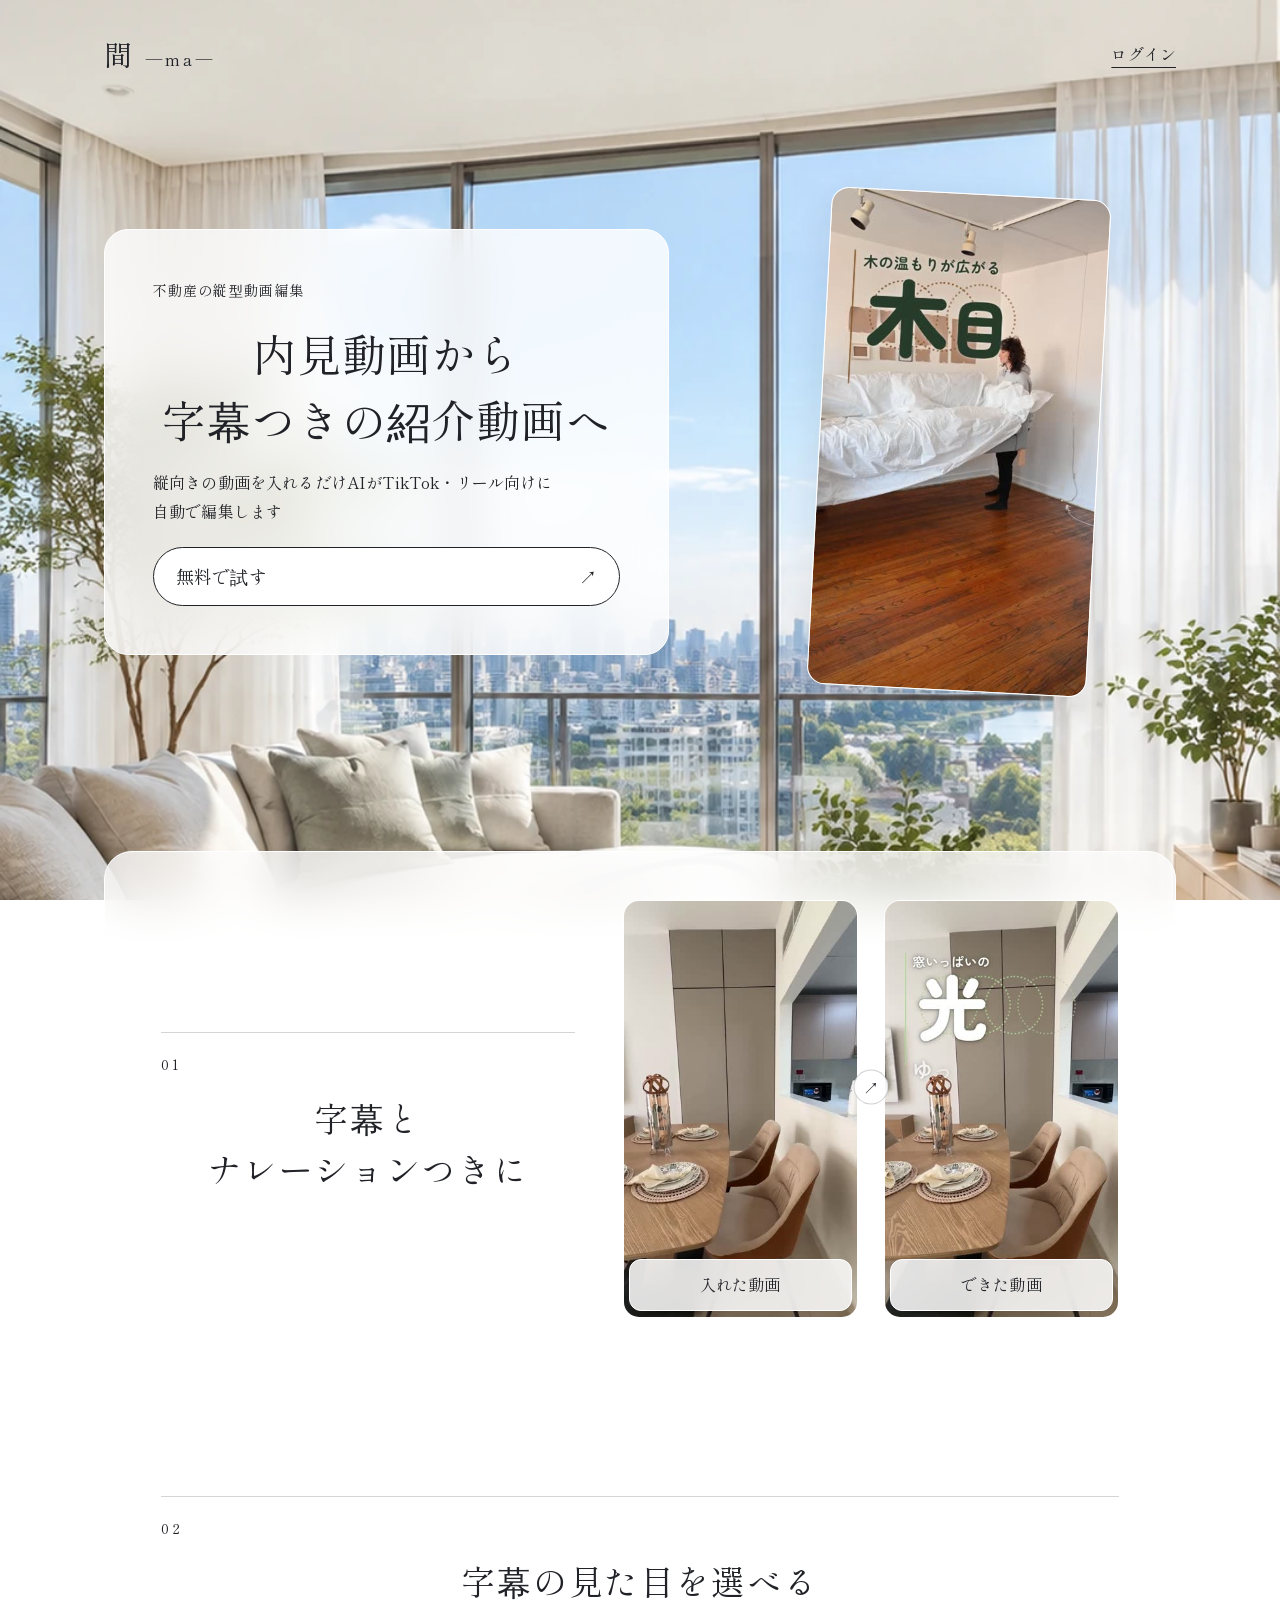
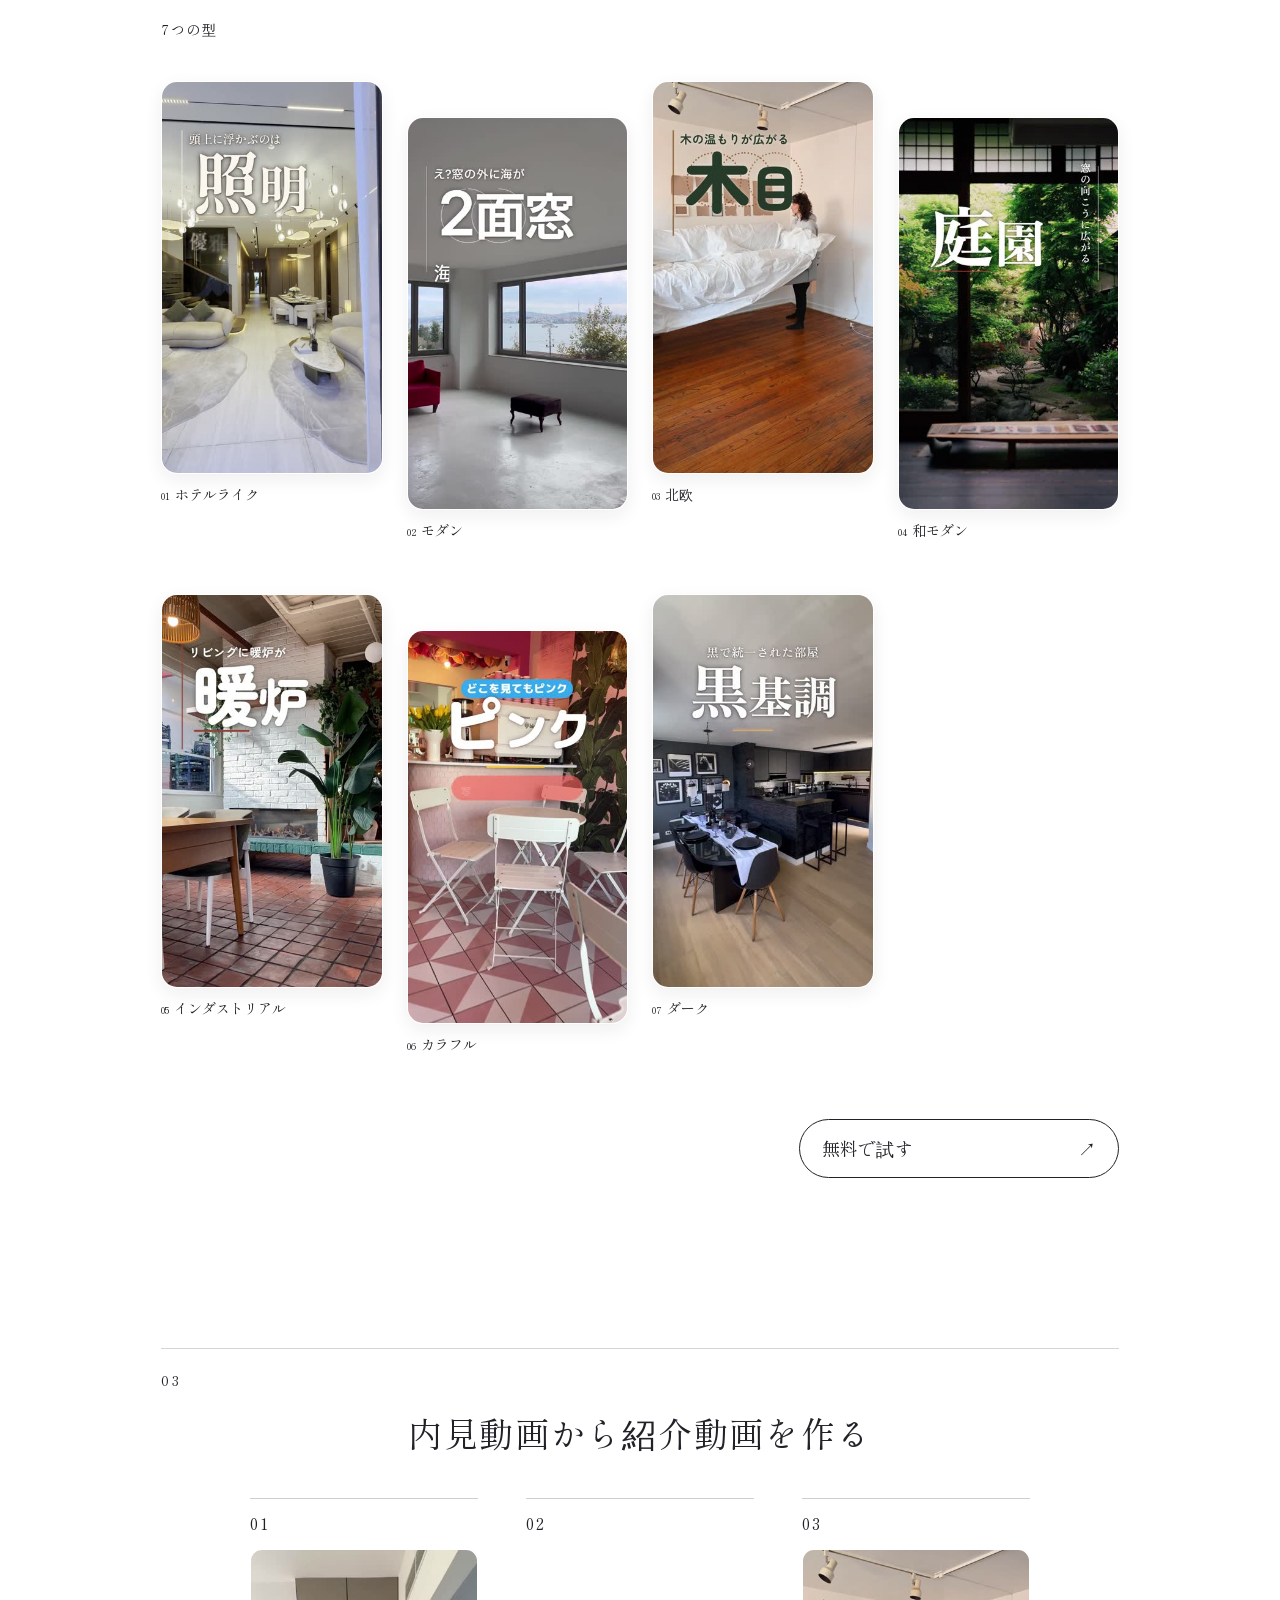
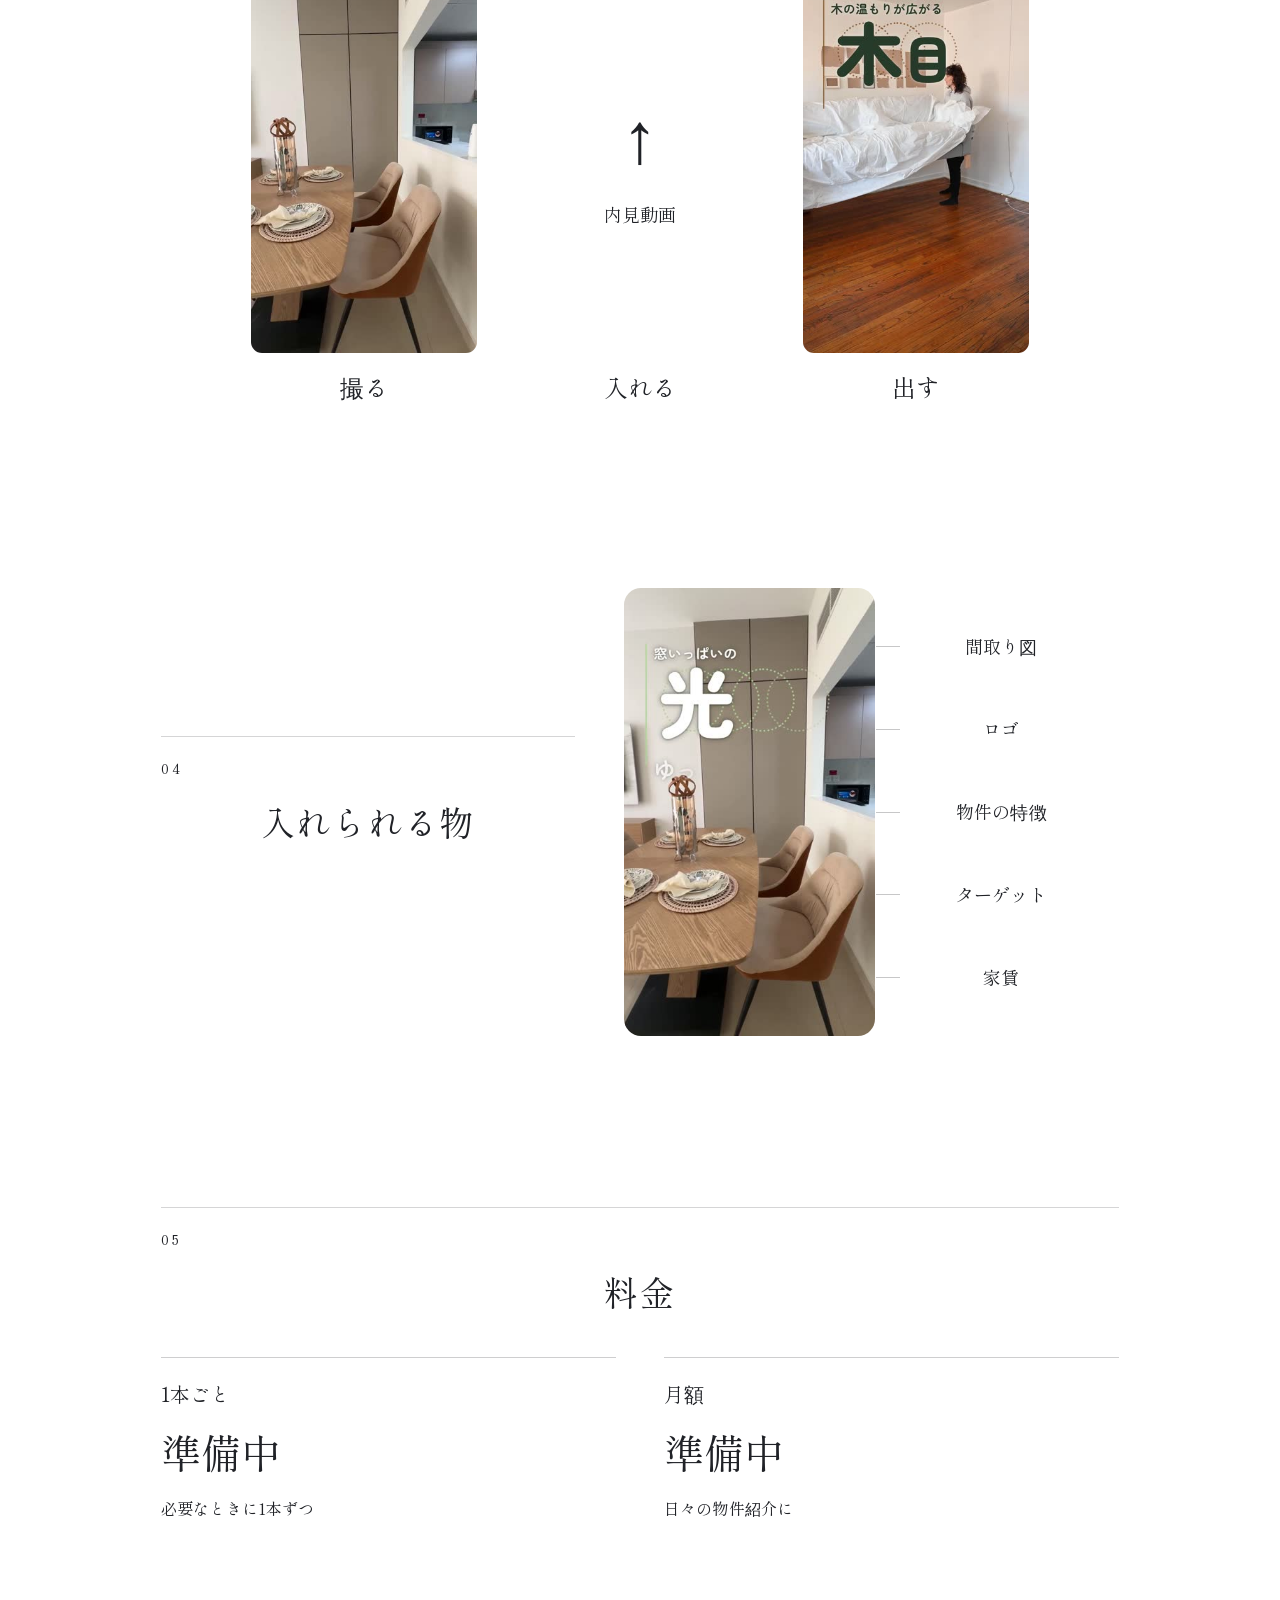
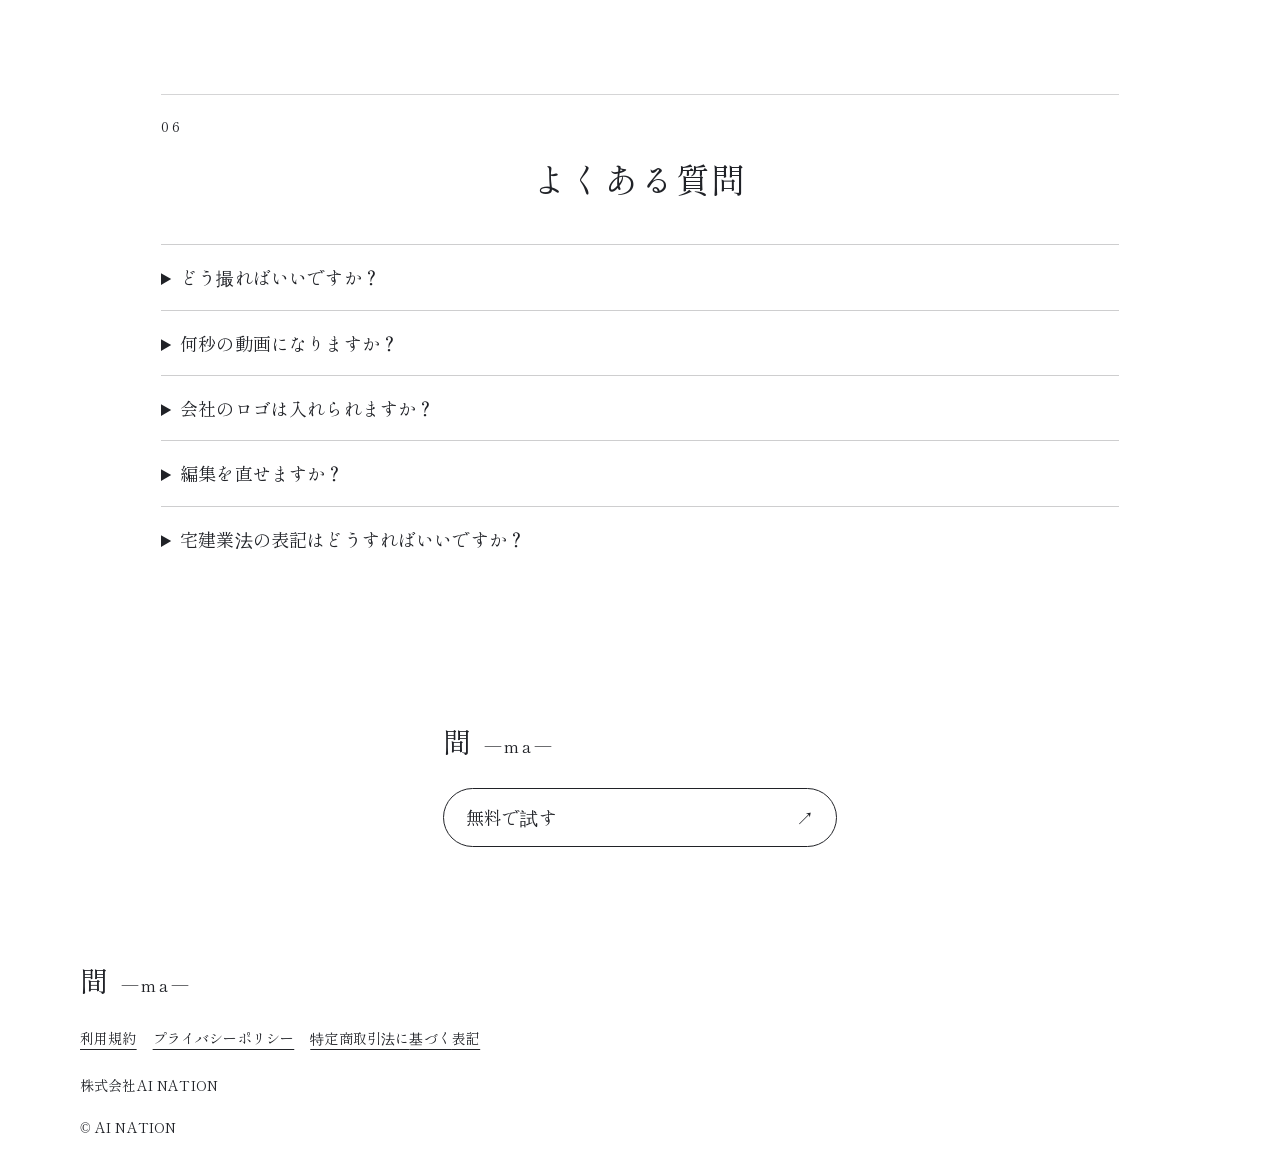
==== index.html @ 8a8bcc42 "間 デモ" ====
<!doctype html>
<html lang="ja">
<head>
<meta name="robots" content="noindex">
<meta charset="utf-8"><meta name="viewport" content="width=device-width,initial-scale=1">
<title>間 —ma— | 内見動画を縦型の紹介動画に</title>
<meta name="description" content="縦向きに撮った内見動画を入れるだけ間 —ma— がTikTok・リール向けの紹介動画にAIで編集します">
<link rel="stylesheet" href="./style.css">
<style>
@font-face{font-family:LpMaMincho;src:url(./assets/ma-mincho-Regular.woff2) format('woff2');font-weight:100 900;font-display:swap}
html,body{height:auto;overflow:visible}body{--mincho:"LpMaMincho","Yu Mincho",serif;background:#fff;color:#202227}body::before{content:'';position:fixed;inset:0;z-index:-1;background:url(./assets/bg-default.webp) center 38%/cover no-repeat}
.wrap{max-width:1120px;margin:auto;padding:0 24px}.top{display:flex;align-items:center;justify-content:space-between;padding-top:24px;padding-bottom:20px}.brand{font-size:28px;text-decoration:none;letter-spacing:.12em}.brand small{font-size:16px}.top a:last-child{font-size:16px;text-underline-offset:6px}.hero{display:grid;gap:24px;align-items:center;padding-top:12px;padding-bottom:48px}.hero-copy,.panel{background:rgba(255,255,255,.82);border:1px solid #fff;backdrop-filter:blur(24px);-webkit-backdrop-filter:blur(24px);border-radius:24px;padding:24px}.eyebrow{font-size:14px;letter-spacing:.08em;margin:0 0 16px}h1{font-weight:400;font-size:32px;line-height:1.5;letter-spacing:.02em;margin:0 0 16px}p{margin:0 0 20px;line-height:1.85;font-size:16px}.unit{display:inline-block}.cta{display:flex;align-items:center;justify-content:space-between;padding:14px 22px;min-height:54px;background:#fff;border:1px solid #202227;border-radius:99px;text-decoration:none;font-size:18px}.cta:hover{background:#eff8ff}.cta:focus-visible,a:focus-visible,summary:focus-visible{outline:3px solid #145b91;outline-offset:5px}.film{position:relative;aspect-ratio:9/16;border:1px solid #fff;border-radius:18px;overflow:hidden;margin:0;background:#fff}.film img{width:100%;height:100%;object-fit:cover;display:block}.film figcaption{position:absolute;bottom:14px;left:14px;right:14px;background:rgba(255,255,255,.86);backdrop-filter:blur(18px);border:1px solid #fff;border-radius:12px;padding:14px;font-size:18px;line-height:1.6}.hero-film{width:180px;margin:auto}.hero-film figcaption{font-size:14px;padding:10px;bottom:8px;left:8px;right:8px}.section{margin-bottom:32px}.panel{padding:28px 22px}h2{font-size:28px;line-height:1.5;font-weight:400;margin:0 0 28px}h3{font-size:20px;font-weight:400;margin:8px 0 10px}.steps{list-style:none;padding:0;margin:0;display:grid;gap:24px}.steps li{border-top:1px solid rgba(32,34,39,.22);padding-top:16px}.num{font-size:16px;letter-spacing:.12em}.steps p{margin:0}.examples{display:grid;grid-template-columns:1fr;gap:24px}.examples .film{width:100%;max-width:240px;margin:auto}.examples .film figcaption{font-size:14px;padding:8px;left:6px;right:6px;bottom:6px}.prices{display:grid;gap:16px}.price{border-top:1px solid rgba(32,34,39,.22);padding-top:12px}.amount{font-size:40px;line-height:1.4;margin:14px 0}.price p:last-child{margin-bottom:0}details{border-top:1px solid rgba(32,34,39,.22);padding:16px 0}summary{font-size:18px;cursor:pointer;line-height:1.8}details p{margin:16px 0 0}.bottom{max-width:440px;margin:32px auto}.foot{background:rgba(255,255,255,.92);padding:28px 24px;font-size:14px}.foot nav{display:flex;flex-wrap:wrap;gap:16px;margin:16px 0}.foot a{padding:8px 0;text-underline-offset:5px}.foot p{font-size:14px;margin:0}.credit{margin-top:16px!important}
@media(min-width:760px){.top{padding-top:32px}.hero{grid-template-columns:1.3fr 1fr;min-height:730px;padding-top:24px;padding-bottom:64px;gap:72px}.hero-copy{padding:48px}h1{font-size:44px}.hero-film{width:280px;transform:rotate(3deg)}.hero-film figcaption{font-size:20px;padding:16px}.panel{padding:48px}.steps{grid-template-columns:repeat(3,1fr);gap:36px}.section{margin-bottom:48px}.examples{grid-template-columns:repeat(3,minmax(0,1fr));gap:28px}.examples .film{max-width:none}.examples .film figcaption{font-size:20px;padding:18px;left:14px;right:14px;bottom:14px}.prices{grid-template-columns:1fr 1fr;gap:48px}h2{font-size:34px}.foot .wrap{padding:0}}
@media(max-width:359px){.wrap{padding:0 16px}h1{font-size:28px}.hero-copy{padding:20px}.examples{gap:6px}.examples .film figcaption{font-size:12px;padding:6px}}
</style><link rel="stylesheet" href="./site.css">
<script src="./demo-runtime.js"></script><link rel="stylesheet" href="./demo.css"></head>
<body class="ma-entrance">
<header class="wrap top"><a class="brand" href="#">間 <small>—ma—</small></a><a href="./app.html">ログイン</a></header>
<main class="wrap">
<section class="hero" aria-labelledby="intro">
<div class="hero-copy"><p class="eyebrow">不動産の縦型動画編集</p><h1 id="intro"><span class="unit">内見動画から</span><wbr><span class="unit">字幕つきの紹介動画へ</span></h1><p><span class="unit">縦向きの動画を入れるだけ</span><wbr><span class="unit">AIがTikTok・リール向けに</span><wbr><span class="unit">自動で編集します</span></p><a class="cta" href="./app.html">無料で試す <span aria-hidden="true">↗</span></a></div>
<figure class="film hero-film"><video class="" autoplay muted loop playsinline preload="metadata" poster="./assets/examples/bright-7217143.jpg" aria-label="縦型紹介動画の作例"><source src="./assets/examples/bright-7217143.mp4" type="video/mp4"></video></figure>
</section>
<section class="section panel comparison"><div class="section-head"><span class="section-no">01</span><h2><span class="unit">字幕と</span><wbr><span class="unit">ナレーションつきに</span></h2></div><div class="compare-pair"><figure class="film"><img src="./assets/examples/apartment-before.jpg" alt="編集前の内見動画" width="360" height="640"><figcaption>入れた動画</figcaption></figure><span class="flow-arrow" aria-hidden="true">↗</span><figure class="film"><video class="" autoplay muted loop playsinline preload="metadata" poster="./assets/examples/apartment-35308496.jpg" aria-label="縦型紹介動画の作例"><source src="./assets/examples/apartment-35308496.mp4" type="video/mp4"></video><figcaption>できた動画</figcaption></figure></div></section>
<section class="section panel styles-section"><div class="section-head"><span class="section-no">02</span><h2>字幕の見た目を選べる</h2><span class="small-note">7つの型</span></div><div class="style-gallery"><figure class="film style-sample"><img src="./assets/examples/luxury-hotel-40398036.jpg" alt="ホテルライクの縦型動画の作例" width="360" height="640" loading="lazy"><figcaption><span class="sample-no">01</span>ホテルライク</figcaption></figure><figure class="film style-sample"><img src="./assets/examples/concrete-35004566.jpg" alt="モダンの縦型動画の作例" width="360" height="640" loading="lazy"><figcaption><span class="sample-no">02</span>モダン</figcaption></figure><figure class="film style-sample"><img src="./assets/examples/bright-7217143.jpg" alt="北欧の縦型動画の作例" width="360" height="640" loading="lazy"><figcaption><span class="sample-no">03</span>北欧</figcaption></figure><figure class="film style-sample"><img src="./assets/examples/japanese-wamodern-36673541.jpg" alt="和モダンの縦型動画の作例" width="360" height="640" loading="lazy"><figcaption><span class="sample-no">04</span>和モダン</figcaption></figure><figure class="film style-sample"><img src="./assets/examples/industrial-vintage-30641787.jpg" alt="インダストリアルの縦型動画の作例" width="360" height="640" loading="lazy"><figcaption><span class="sample-no">05</span>インダストリアル</figcaption></figure><figure class="film style-sample"><img src="./assets/examples/colorful-playful-34283296.jpg" alt="カラフルの縦型動画の作例" width="360" height="640" loading="lazy"><figcaption><span class="sample-no">06</span>カラフル</figcaption></figure><figure class="film style-sample"><img src="./assets/examples/dark-moody-34292919.jpg" alt="ダークの縦型動画の作例" width="360" height="640" loading="lazy"><figcaption><span class="sample-no">07</span>ダーク</figcaption></figure></div><a class="cta section-cta" href="./app.html">無料で試す <span aria-hidden="true">↗</span></a></section>
<section id="how" class="section panel process"><div class="section-head"><span class="section-no">03</span><h2>内見動画から紹介動画を作る</h2></div><ol class="steps"><li><span class="num">01</span><div class="step-picture"><img src="./assets/examples/apartment-before.jpg" alt="撮影した室内" width="360" height="640"></div><h3>撮る</h3></li><li><span class="num">02</span><div class="step-picture upload-mark" aria-hidden="true"><span>↑</span><span>内見動画</span></div><h3>入れる</h3></li><li><span class="num">03</span><div class="step-picture"><video class="" autoplay muted loop playsinline preload="metadata" poster="./assets/examples/bright-7217143.jpg" aria-label="縦型紹介動画の作例"><source src="./assets/examples/bright-7217143.mp4" type="video/mp4"></video></div><h3>出す</h3></li></ol></section>
<section class="section panel ingredients"><div class="section-head"><span class="section-no">04</span><h2>入れられる物</h2></div><div class="ingredient-stage"><figure class="film"><video class="" autoplay muted loop playsinline preload="metadata" poster="./assets/examples/apartment-35308496.jpg" aria-label="縦型紹介動画の作例"><source src="./assets/examples/apartment-35308496.mp4" type="video/mp4"></video></figure><ul class="ingredient-tags"><li>間取り図</li><li>ロゴ</li><li>物件の特徴</li><li>ターゲット</li><li>家賃</li></ul></div></section>
<section class="section panel pricing"><div class="section-head"><span class="section-no">05</span><h2>料金</h2></div><div class="prices"><article class="price"><h3>1本ごと</h3><p class="amount">準備中</p><p>必要なときに1本ずつ</p></article><article class="price"><h3>月額</h3><p class="amount">準備中</p><p>日々の物件紹介に</p></article></div></section>
<section class="section panel questions"><div class="section-head"><span class="section-no">06</span><h2>よくある質問</h2></div>
<details><summary><span class="unit">どう撮ればいいですか？</span></summary><p><span class="unit">スマホを縦に持ち</span><wbr><span class="unit">部屋ごとにゆっくり撮ってください</span><wbr><span class="unit">人の顔や郵便物などは</span><wbr><span class="unit">映さないようにしてください</span></p></details>
<details><summary><span class="unit">何秒の動画になりますか？</span></summary><p><span class="unit">仕上がりの長さは</span><wbr><span class="unit">サービス内の案内をご確認ください</span></p></details>
<details><summary><span class="unit">会社のロゴは入れられますか？</span></summary><p><span class="unit">ロゴの対応状況は</span><wbr><span class="unit">サービス内の案内をご確認ください</span></p></details>
<details><summary><span class="unit">編集を直せますか？</span></summary><p><span class="unit">書き出す前に構成を確認・修正できます</span><wbr><span class="unit">直せる範囲と回数は</span><wbr><span class="unit">サービス内の案内をご確認ください</span></p></details>
<details><summary><span class="unit">宅建業法の表記は</span><wbr><span class="unit">どうすればいいですか？</span></summary><p><span class="unit">免許番号・取引態様などの</span><wbr><span class="unit">必要な表示は</span><wbr><span class="unit">公開前にご確認ください</span><wbr><span class="unit">誤認を招く表現や最上級の表現も</span><wbr><span class="unit">お客様の責任で確認・修正してください</span></p></details>
</section>
<div class="bottom panel"><div class="brand">間 <small>—ma—</small></div><a class="cta" href="./app.html">無料で試す <span aria-hidden="true">↗</span></a></div>
</main>
<footer class="foot"><div class="wrap"><div class="brand">間 <small>—ma—</small></div><nav aria-label="規約類"><a href="#">利用規約</a><a href="#">プライバシーポリシー</a><a href="#">特定商取引法に基づく表記</a></nav><p>株式会社AI NATION</p><p class="credit">© AI NATION</p></div></footer>
<script src="./phrases.js" type="module"></script></body></html>
---- style.css ----
/* 間 —ma— デザインM2（2026-10-22）。写真が主役、白い明朝、下に透明なガラス1枚。暗くするグラデーション・重い影は使わない */
@font-face { font-family:"MaMincho"; src:url(./assets/ma-mincho-Regular.woff2) format("woff2"); font-weight:400; font-display:swap; }
@font-face { font-family:"MaMincho"; src:url(./assets/ma-mincho-Medium.woff2) format("woff2"); font-weight:500 700; font-display:swap; }
:root {
  --ink:#202227; --ink2:#3f4248; --paper:#fbfaf7; --line:rgba(255,255,255,.72); --hair:rgba(36,38,43,.16);
  --mincho:"MaMincho","Shippori Mincho","Hiragino Mincho ProN","Yu Mincho","YuMincho","Noto Serif JP","Noto Serif CJK JP",serif;
  --glass:rgba(250,250,249,.52); --frost:rgba(118,118,116,.17);
}
* { box-sizing:border-box; -webkit-tap-highlight-color:transparent; }
html, body { margin:0; height:100%; overflow:hidden; }
body { font-family:var(--mincho); color:var(--ink); background:#e9e6e0; font-size:16px; line-height:1.6; -webkit-font-smoothing:antialiased; letter-spacing:.01em; font-feature-settings:normal; }
button, input, textarea, select { font:inherit; color:inherit; letter-spacing:inherit; }
a { color:inherit; }

/* 背景の写真（くっきり・暗くしない） */
.bg { position:fixed; inset:0; z-index:0; overflow:hidden; background:#ece9e3; }
.bg img { width:100%; height:100%; object-fit:cover; object-position:50% 38%; display:block; transition:opacity .4s; }

/* 1画面 */
#app { position:relative; z-index:1; height:100%; }
.scr { height:100%; height:100dvh; display:flex; flex-direction:column; padding:calc(14px + env(safe-area-inset-top)) 14px calc(14px + env(safe-area-inset-bottom)); max-width:520px; margin:0 auto; }
.grow { flex:1 1 auto; min-height:8px; }

/* 文字の下に敷く、すりガラス（ぼかし＋うすい白）。影は付けない */
.frost { background:var(--frost); -webkit-backdrop-filter:blur(14px) saturate(.6) brightness(.94); backdrop-filter:blur(14px) saturate(.6) brightness(.94); color:#fff; }
.chip.frost { border:1px solid rgba(255,255,255,.75); }

/* ヘッダー：左に 間、右に点と n / 5 */
.hd { display:flex; justify-content:space-between; align-items:flex-start; }
.mark { display:block; padding:7px 9px 6px; border-radius:18px; line-height:0; }
.mark img { width:50px; height:auto; display:block; }
.prog { display:flex; flex-direction:column; align-items:flex-end; gap:3px; padding:7px 10px 5px; border-radius:14px; margin-top:6px; }
.dots { display:flex; gap:10px; } .dots i { width:8px; height:8px; border-radius:50%; border:1px solid rgba(255,255,255,.95); }
.dots i.on { background:#fff; }
.frac { font-size:15px; letter-spacing:.06em; }
.scr.center .hd { justify-content:center; padding-top:42px; } .scr.center .mark img { width:62px; }

/* これまでの答え */
.chips { display:flex; flex-wrap:wrap; gap:8px; margin-top:12px; }
.chip { display:inline-flex; align-items:center; gap:5px; min-height:32px; padding:3px 12px; border-radius:999px; font-size:13px; cursor:pointer; letter-spacing:0; }
.chip img { width:16px; height:16px; }

/* 下のガラス1枚（透明・ニュートラル。茶色くしない） */
.glass { position:relative; background:var(--glass); -webkit-backdrop-filter:blur(22px) saturate(1.05); backdrop-filter:blur(24px) saturate(.5); border:1px solid var(--line); border-radius:20px; padding:24px 20px 20px; max-height:calc(100dvh - 190px); display:flex; flex-direction:column; }
.ttl { font-family:var(--mincho); font-weight:500; font-size:32px; line-height:1.3; letter-spacing:.02em; margin:0 0 16px; }
.ttl.c, .c { text-align:center; }
.ttl2 { font-weight:500; font-size:20px; margin:12px 0 10px; letter-spacing:.02em; }
.opt-l { font-size:13px; color:var(--ink2); margin-left:10px; letter-spacing:.06em; }
.sub { margin:-6px 0 22px; font-size:15px; color:var(--ink2); }
.lb { display:block; font-size:13.5px; color:var(--ink); margin:6px 0 0; letter-spacing:.04em; }
.note { font-size:13px; color:var(--ink2); margin:6px 0; line-height:1.7; } .note.bad, .bad { color:#a3322a; } .note.warn { color:#7a5310; }
.hair { border:0; border-top:1px solid var(--hair); margin:14px 0; width:100%; }
.left { text-align:center; font-size:14px; color:var(--ink); margin:14px 0 10px; letter-spacing:.04em; }
.under { display:block; text-align:center; color:#fff; font-size:15px; margin:22px auto 6px; text-decoration:none; letter-spacing:.06em; padding:6px 16px; border-radius:999px; background:var(--frost); -webkit-backdrop-filter:blur(12px) saturate(.6); backdrop-filter:blur(12px) saturate(.6); width:max-content; }
.txt { background:none; border:0; padding:6px 4px; font-size:14px; color:var(--ink); cursor:pointer; text-decoration:none; }
.txt.u { text-decoration:underline; text-underline-offset:5px; text-decoration-thickness:1px; }

/* 白っぽいボタン（ピル） */
.pill { display:flex; align-items:center; justify-content:center; gap:10px; width:100%; min-height:54px; border-radius:999px; border:0; background:var(--paper); color:var(--ink); font-size:19px; letter-spacing:.06em; cursor:pointer; text-decoration:none; font-weight:500; }
.pill.sub { background:rgba(255,255,255,.34); border:1px solid rgba(255,255,255,.85); font-size:15px; min-height:46px; letter-spacing:.02em; }
.pill:disabled { opacity:.6; cursor:default; }
.pill:active { transform:translateY(1px); }
.row2 { display:grid; grid-template-columns:auto 1fr; gap:10px; margin-top:12px; } .row2 .pill.sub { padding:0 18px; }
.why { text-align:center; font-size:12.5px; color:var(--ink2); margin:8px 0 0; min-height:1.2em; }
.spin { width:16px; height:16px; border:2px solid rgba(36,38,43,.2); border-top-color:var(--ink); border-radius:50%; animation:sp 1s linear infinite; }
@keyframes sp { to { transform:rotate(360deg); } }

/* a */
.drop { display:flex; flex-direction:column; align-items:center; padding:14px 18px 10px; }
.drop .ic { width:48px; height:48px; margin:6px 0 16px; }
.drop .pill { margin-top:4px; }
.scr.center .glass { margin:0 8px; }

/* b サムネ */
.thumbs { display:grid; grid-template-columns:repeat(5,1fr); gap:9px; }
.th { position:relative; aspect-ratio:9/16; border-radius:10px; overflow:hidden; border:1px solid rgba(255,255,255,.9); background:rgba(255,255,255,.22); padding:0; }
.th img { width:100%; height:100%; object-fit:cover; display:block; }
.th img:not([src]) { visibility:hidden; }
.th .n { position:absolute; left:5px; top:3px; font-size:11px; color:#fff; }
.th .pc { position:absolute; inset:auto 0 0 0; text-align:center; font-size:11px; color:#fff; padding:2px 0; background:rgba(255,255,255,.22); -webkit-backdrop-filter:blur(6px); backdrop-filter:blur(6px); }
.th.err { border-color:#e3a39c; }
.th .del { position:absolute; right:2px; top:2px; width:24px; height:24px; border-radius:50%; border:0; background:rgba(255,255,255,.55); color:var(--ink); font-size:14px; line-height:24px; padding:0; cursor:pointer; }
.th .del:disabled { display:none; }
.th.add { display:flex; align-items:center; justify-content:center; cursor:pointer; }
.th.add img { width:26px; height:26px; object-fit:contain; } .th.add:disabled { opacity:.45; }
.count { text-align:center; font-size:15px; margin:12px 0 0; letter-spacing:.06em; }
.aiT { text-align:center; font-size:21px; margin:0 0 12px; letter-spacing:.04em; }
.aiS { text-align:center; font-size:13.5px; color:var(--ink2); margin:10px 0 16px; min-height:1.4em; }
.bar { height:4px; border-radius:4px; background:rgba(36,38,43,.12); overflow:hidden; } .bar i { display:block; height:100%; background:var(--paper); width:0; transition:width .8s; border-radius:4px; box-shadow:inset 0 0 0 1px rgba(36,38,43,.08); }
.bar.run i { width:35%; animation:run 1.8s ease-in-out infinite; }
@keyframes run { 0% { transform:translateX(-100%); } 100% { transform:translateX(300%); } }
#reAi { margin:0 0 12px; }

/* c */
.seg { display:grid; grid-template-columns:1fr 1fr; width:72%; border:1px solid rgba(255,255,255,.95); border-radius:999px; overflow:hidden; margin:0 0 18px; }
.seg button { min-height:44px; border:0; background:rgba(255,255,255,.12); font-size:17px; letter-spacing:.06em; cursor:pointer; }
.seg button + button { border-left:1px solid rgba(255,255,255,.9); }
.seg button.on { background:var(--paper); }
.fld { position:relative; }
.big { display:flex; align-items:baseline; gap:4px; }
.big input { width:100%; min-width:0; border:0; background:transparent; font-family:var(--mincho); font-size:42px; line-height:1.2; padding:0; letter-spacing:0; outline:none; font-weight:500; }
.big input::placeholder { color:rgba(36,38,43,.28); }
.big .unit { font-size:27px; white-space:nowrap; }
#fld-price .big input { flex:none; max-width:75%; }
.aib { position:absolute; right:0; bottom:12px; font-style:normal; font-size:12.5px; padding:2px 12px; border-radius:999px; border:1px solid rgba(36,38,43,.28); color:var(--ink2); background:rgba(255,255,255,.3); letter-spacing:.06em; }
.aib.q { border-color:rgba(122,83,16,.4); color:#7a5310; }
h2 .aib, .lb .aib { position:static; margin-left:8px; font-size:11px; padding:1px 8px; }
.aib.s { position:absolute; right:6px; top:6px; bottom:auto; font-size:10.5px; padding:0 7px; }
.miss .big input, .miss .mid, .miss.tiles .tile, .miss .logo { outline:1px solid #c2493f; outline-offset:2px; border-radius:6px; }

/* d */
.tiles { display:grid; grid-template-columns:1fr 1fr; gap:10px; }
.tile { position:relative; min-height:80px; border-radius:14px; border:1px solid rgba(255,255,255,.95); background:rgba(255,255,255,.14); font-size:17.5px; letter-spacing:0; cursor:pointer; padding:4px; white-space:nowrap; }
.tile.on { background:var(--paper); }

/* e */
.vars { display:flex; flex-direction:column; gap:10px; }
.var { display:flex; align-items:center; gap:18px; padding:6px; min-height:76px; border-radius:14px; border:1px solid rgba(255,255,255,.95); background:rgba(255,255,255,.14); cursor:pointer; text-align:left; }
.var.on { background:var(--paper); }
.vth { width:96px; height:62px; border-radius:9px; overflow:hidden; flex:none; background:rgba(255,255,255,.3); }
.vth img { width:100%; height:100%; object-fit:cover; display:block; }
.vl { font-size:21px; letter-spacing:.04em; }

/* f */
.co { display:grid; grid-template-columns:1fr 1px auto; gap:16px; align-items:stretch; }
.vr { background:var(--hair); }
.mid { width:100%; min-width:0; border:0; background:transparent; font-family:var(--mincho); font-size:clamp(18px, 5.4vw, 25px); padding:8px 0 4px; outline:none; letter-spacing:.02em; font-weight:500; }
.lg { display:flex; align-items:center; gap:12px; margin-top:4px; }
.logo { width:56px; height:56px; border-radius:6px; border:1px solid rgba(255,255,255,.95); background:#fbfaf7; padding:6px; display:flex; align-items:center; justify-content:center; cursor:pointer; }
.logo img { max-width:100%; max-height:100%; object-fit:contain; } .logo img.plus { width:24px; opacity:.7; }
.lgt { font-size:10px; color:var(--ink2); line-height:1.3; }
.sum { display:grid; grid-template-columns:1fr 1fr; gap:9px; margin-bottom:16px; }
.opt { display:flex; align-items:center; justify-content:center; min-height:40px; padding:4px 8px; border-radius:999px; border:1px solid rgba(255,255,255,.95); background:rgba(255,255,255,.12); font-size:14px; cursor:pointer; text-align:center; line-height:1.3; letter-spacing:0; white-space:nowrap; }
.opt.on { background:var(--paper); }

/* くわしく・構成・完成：中だけスクロール */
.scroll { overflow:auto; -webkit-overflow-scrolling:touch; margin:0 -6px; padding:0 6px; flex:1 1 auto; min-height:0; }
.in { width:100%; min-height:46px; border:1px solid rgba(255,255,255,.95); background:rgba(255,255,255,.4); border-radius:12px; padding:10px 12px; font-size:16px; outline:none; margin:0 0 8px; }
.in:focus { background:rgba(255,255,255,.7); }
textarea.in { min-height:80px; resize:vertical; line-height:1.6; }
.g2 { display:grid; grid-template-columns:1fr 1fr; gap:0 10px; } .g2 > * { min-width:0; }
.rm { display:grid; grid-template-columns:5.5em 1fr; gap:8px; }
.opts { display:flex; flex-wrap:wrap; gap:8px; margin:6px 0 10px; } .opts .opt { min-width:30%; }
.seg2 { border-top:1px solid var(--hair); padding-top:8px; margin-top:10px; } .seg2 .tag { font-size:12.5px; color:var(--ink2); margin:0 0 4px; }
.list a { display:flex; justify-content:space-between; align-items:center; gap:10px; padding:12px 2px; border-bottom:1px solid var(--hair); text-decoration:none; }
.list b { font-weight:500; display:block; } .list small { color:var(--ink2); font-size:12px; }
.list .st { font-style:normal; font-size:12px; padding:2px 10px; border-radius:999px; border:1px solid rgba(36,38,43,.22); white-space:nowrap; } .st.ok { background:var(--paper); } .st.ng { color:#a3322a; }
.list { margin-bottom:14px; max-height:46dvh; }
.done video { height:40dvh; width:auto; aspect-ratio:9/16; background:#111; border-radius:12px; display:block; margin:0 auto 10px; object-fit:cover; }
.done .pill.sub { margin:8px 0; }
.ev { font-size:12.5px; color:var(--ink2); margin-top:8px; } .ev summary { cursor:pointer; } .ev p { margin:2px 0; }

/* お知らせ */
.toast { position:fixed; left:16px; right:16px; top:calc(16px + env(safe-area-inset-top)); z-index:9; max-width:488px; margin:auto; padding:12px 16px; border-radius:16px; background:rgba(251,250,247,.86); -webkit-backdrop-filter:blur(16px); backdrop-filter:blur(16px); border:1px solid rgba(255,255,255,.9); color:var(--ink); font-size:14px; line-height:1.6; }
.toast.bad { color:#8f2a22; }
[hidden] { display:none !important; }
@media (max-height:700px) { .ttl { font-size:25px; margin-bottom:10px; } .tile { min-height:62px; } .var { min-height:64px; } .vth { height:52px; width:82px; } .big input { font-size:34px; } }

.logo.dark { background:#33353a; border-color:rgba(255,255,255,.6); }
.sum .opt { overflow:hidden; text-overflow:ellipsis; font-size:13px; padding:4px 6px; }

.theme-grid { display:grid; grid-template-columns:repeat(4,minmax(0,1fr)); gap:7px; padding:4px 2px 14px; }
.theme-card { position:relative; padding:0 0 7px; border:2px solid transparent; border-radius:12px; background:#172949; color:#fff; overflow:hidden; cursor:pointer; min-width:0; }
.theme-card img { width:100%; aspect-ratio:9/16; max-height:145px; object-fit:cover; object-position:top; display:block; margin-bottom:5px; }
.theme-card span { display:block; font-size:12px; white-space:nowrap; }
.theme-card small { position:absolute; top:5px; left:3px; right:3px; border-radius:6px; background:#0058ba; color:#fff; font-size:10px; white-space:nowrap; }
.theme-card[aria-pressed="true"] { border-color:#087bff; box-shadow:0 0 0 2px #fff; background:#0058ba; }
---- site.css ----
html,body{background:#fff}body{--paper:#fff;--glass:rgba(255,255,255,.72)}.unit{display:inline;white-space:nowrap}p,h1,h2,h3,summary,label,a{word-break:keep-all;overflow-wrap:normal}.legal{max-width:880px;margin:0 auto 40px}.legal .panel{padding:32px}.legal p{font-size:16px;line-height:2}.legal h2{font-size:22px;margin:32px 0 14px}.legal h1{font-size:30px}.legal a{display:inline-block}.auth-page{height:auto;min-height:100dvh;overflow:auto;background:#fff}.auth-page .bg{z-index:0}.auth-wrap{position:relative;z-index:1;max-width:460px;margin:0 auto;padding:24px 20px 40px}.auth-brand{display:inline-block;text-decoration:none;font-size:28px;margin-bottom:32px}.auth-card{background:rgba(255,255,255,.86);border:1px solid #fff;border-radius:24px;padding:28px;backdrop-filter:blur(24px)}.auth-card h1{font-size:28px;font-weight:400;margin:0 0 24px}.auth-card label{display:block;font-size:16px;margin:16px 0 6px}.auth-card input:not([type=checkbox]){display:block;width:100%;height:48px;background:rgba(255,255,255,.85);border:1px solid #8d9eac;border-radius:10px;padding:10px;font-size:16px}.auth-card button{width:100%;min-height:50px;border:1px solid #234d69;background:#fff;border-radius:99px;margin-top:22px;cursor:pointer}.auth-card button:disabled{opacity:.6}.auth-card .consent{display:flex;align-items:flex-start;gap:10px;font-size:14px;line-height:1.9;margin-top:22px}.consent input{flex:none;width:20px;height:20px;margin:3px 0}.auth-links{display:flex;flex-wrap:wrap;gap:18px;margin-top:24px;font-size:14px}.auth-links a{display:inline-block}.auth-card .message{line-height:1.9;font-size:16px}.auth-card [role=alert]{color:#a12436;font-size:14px;margin:12px 0 0}.auth-card input:focus-visible,.auth-card button:focus-visible{outline:3px solid #145b91;outline-offset:3px}@media(min-width:760px){.auth-wrap{padding-top:52px}.auth-card{padding:36px}}

body:has(.hero)::before,body:has(.legal)::before{z-index:0}body:has(.hero)>header,body:has(.hero)>main,body:has(.hero)>footer,body:has(.legal)>header,body:has(.legal)>main,body:has(.legal)>footer{position:relative;z-index:1}

/* 入口のみ。アプリと共通の写真・明朝・白いすりガラスを引き継ぐ。 */
.ma-entrance .film video,.ma-entrance .step-picture video{display:block;width:100%;height:100%;object-fit:cover}
.ma-entrance .hero-film{box-shadow:0 12px 34px #20222718}
.ma-entrance .section{margin-top:24px;margin-bottom:48px;border-radius:28px;background:rgba(255,255,255,.78);border:1px solid #fff;backdrop-filter:blur(24px);-webkit-backdrop-filter:blur(24px)}
.ma-entrance .section-head{position:relative;margin-bottom:28px;padding-top:20px;border-top:1px solid #20222730}
.ma-entrance .section-no{display:block;font-size:13px;letter-spacing:.18em;margin-bottom:16px}
.ma-entrance .section-head h2{margin:0;letter-spacing:.05em}
.ma-entrance .small-note{display:block;margin-top:12px;font-size:14px;letter-spacing:.12em}
.ma-entrance .compare-pair{display:grid;grid-template-columns:1fr 1fr;gap:18px;position:relative;align-items:center;padding-bottom:8px}
.ma-entrance .compare-pair .film{border-radius:16px;min-width:0}
.ma-entrance .compare-pair figcaption{font-size:12px;padding:7px;left:5px;right:5px;bottom:6px;text-align:center;white-space:nowrap}
.ma-entrance .flow-arrow{position:absolute;left:50%;top:44%;transform:translate(-50%,-50%);z-index:2;background:#fffffff0;border:1px solid #20222735;border-radius:50%;width:35px;height:35px;display:grid;place-items:center}
.ma-entrance .style-gallery{display:grid;grid-template-columns:repeat(2,minmax(0,1fr));gap:18px 12px;align-items:start}
.ma-entrance .style-sample{border-radius:16px;overflow:visible;background:none;border:0;margin-bottom:28px}
.ma-entrance .style-sample img{border:1px solid white;border-radius:16px;box-shadow:0 6px 18px #20222712}
.ma-entrance .style-sample:nth-child(even){margin-top:30px}
.ma-entrance .style-sample figcaption{position:static;background:none;border:0;padding:9px 0 0;backdrop-filter:none;font-size:12px;line-height:1.6;letter-spacing:0;white-space:nowrap}
.ma-entrance .sample-no{font-size:10px;margin-right:5px}
.ma-entrance .section-cta{margin-top:24px}
.ma-entrance .steps{grid-template-columns:repeat(3,minmax(0,1fr));gap:12px}
.ma-entrance .steps li{padding-top:12px;min-width:0}
.ma-entrance .steps h3{font-size:18px;text-align:center;margin-top:14px}
.ma-entrance .step-picture{aspect-ratio:9/16;border:1px solid white;border-radius:12px;overflow:hidden;margin-top:12px;background:#ffffffb8}
.ma-entrance .step-picture img{width:100%;height:100%;object-fit:cover}
.ma-entrance .upload-mark{display:flex;flex-direction:column;align-items:center;justify-content:center;gap:10px;font-size:12px}
.ma-entrance .upload-mark span:first-child{font-size:36px;font-weight:400}
.ma-entrance .ingredient-stage{position:relative;display:grid;grid-template-columns:1.25fr 1fr;align-items:center;gap:16px}
.ma-entrance .ingredient-tags{list-style:none;padding:0;margin:0;display:grid;gap:15px}
.ma-entrance .ingredient-tags li{position:relative;font-size:14px;padding:10px 8px;border:1px solid white;background:#ffffffc9;backdrop-filter:blur(16px);border-radius:14px;text-align:center;white-space:nowrap}
.ma-entrance .ingredient-tags li::before{content:'';position:absolute;width:16px;left:-17px;top:50%;border-top:1px solid #20222740}
.ma-entrance .bottom{padding:26px 22px;margin:56px auto;background:#ffffffd1}.ma-entrance .bottom .brand{margin-bottom:24px}
.ma-entrance .cta:hover{background:#fafafa}
@media(min-width:760px){.ma-entrance .section{padding:48px 56px;margin-bottom:72px}.ma-entrance .section-head{margin-bottom:40px}.ma-entrance .section-no{font-size:14px}.ma-entrance .comparison{display:grid;grid-template-columns:1fr 1.2fr;align-items:center;gap:48px}.ma-entrance .comparison .section-head{align-self:start;margin-top:40px}.ma-entrance .compare-pair{gap:26px}.ma-entrance .compare-pair figcaption{font-size:16px;padding:12px}.ma-entrance .style-gallery{grid-template-columns:repeat(4,minmax(0,1fr));gap:24px}.ma-entrance .style-sample figcaption{font-size:14px}.ma-entrance .style-sample:nth-child(even){margin-top:36px}.ma-entrance .section-cta{max-width:320px;margin:36px 0 0 auto}.ma-entrance .steps{gap:48px;max-width:780px;margin:auto}.ma-entrance .steps h3{font-size:24px}.ma-entrance .upload-mark{font-size:18px}.ma-entrance .upload-mark span:first-child{font-size:72px}.ma-entrance .ingredients{display:grid;grid-template-columns:1fr 1.2fr;gap:48px}.ma-entrance .ingredient-stage{max-width:480px}.ma-entrance .ingredient-tags{gap:24px}.ma-entrance .ingredient-tags li{font-size:18px;padding:14px}.ma-entrance .ingredient-tags li::before{width:24px;left:-25px}.ma-entrance .ingredient-stage{gap:24px}}
@media(prefers-reduced-motion:reduce){.ma-entrance video{visibility:hidden}.ma-entrance .film:has(video){background-size:cover;background-image:url('./assets/examples/bright-7217143.jpg')}}
.scene-edit{border-top:1px solid var(--hair);padding:18px 0}.scene-head{display:grid;grid-template-columns:94px 1fr;gap:18px;align-items:center}.scene-head img{width:94px;aspect-ratio:9/16;object-fit:cover;border-radius:10px;background:#fff8}.scene-head h2{font-weight:400;font-size:20px;margin:0 0 8px}.scene-head span{font-size:12px}.ttl,.ttl2{text-align:center}.scene-strip{display:flex;gap:10px;overflow-x:auto;padding:12px 0;flex:none}.scene-tile{flex:0 0 112px;display:flex;flex-direction:column;gap:6px;padding:6px;border:1px solid #ffffffdd;border-radius:12px;background:#ffffff99;text-align:left;font-size:12px;cursor:pointer}.scene-tile img{width:100%;aspect-ratio:9/16;object-fit:cover;border-radius:8px;background:#fff8}.scene-tile span{overflow-wrap:anywhere}.scene-tile[aria-pressed=true]{border-color:var(--ink);background:#fff}.finished{display:block;margin:0 auto;width:auto;height:27dvh;aspect-ratio:9/16;border-radius:12px}.correction{display:grid;grid-template-columns:minmax(0,1fr);gap:20px;margin:20px 0}.frame-point{position:relative;width:160px;margin:auto;cursor:crosshair;border-radius:12px;overflow:hidden;border:1px solid white;aspect-ratio:9/16}.frame-point img{width:100%;height:100%;object-fit:cover}.frame-point #pin{position:absolute;width:20px;height:20px;border:2px solid white;border-radius:50%;background:#202227aa;box-shadow:0 0 0 1px #202227;transform:translate(-50%,-50%);pointer-events:none}.scene-actions{display:flex;gap:8px}.scene-actions .pill{font-size:14px;min-height:42px;padding:8px 12px}.correction-fields{min-width:0}.revision-list{font-size:14px;padding-left:22px;line-height:1.8;word-break:keep-all;overflow-wrap:normal}.revise>.pill{margin:10px 0}.versions{display:flex;flex-wrap:wrap;gap:8px}.versions .pill{font-size:13px}.theme-card,.theme-card[aria-pressed=true]{background:#ffffffaa;color:var(--ink)}.theme-card[aria-pressed=true]{border-color:var(--ink);box-shadow:none}.theme-card small{background:#ffffffe0;color:var(--ink)}
@media(min-width:760px){.scr:has(.revise),.scr:has(.scene-edit){max-width:900px}.scr:has(.revise) .glass,.scr:has(.scene-edit) .glass{max-width:860px;width:100%}.correction{grid-template-columns:240px minmax(0,1fr)}.frame-point{width:240px}.scene-edit{display:grid;grid-template-columns:200px minmax(0,1fr);gap:0 20px}.scene-edit>.lb{grid-column:2}.scene-head{grid-row:1/3}}
.ma-entrance .hero-copy h1,.ma-entrance .eyebrow,.ma-entrance h2,.ma-entrance .steps h3{text-align:center}.ma-entrance .section-head{justify-content:center}.ma-entrance .comparison .section-head,.ma-entrance .ingredients .section-head{align-self:center}.ma-entrance .hero-copy p{text-align:left}.ma-entrance .section-head h2{margin-left:auto;margin-right:auto}
.row2 .pill{white-space:nowrap;font-size:clamp(13px,3.7vw,18px);letter-spacing:0}.row2 .pill.sub{padding:0 12px}.row2{grid-template-columns:auto minmax(0,1fr)}.toast{white-space:pre-line}.saved-pin{position:absolute;width:24px;height:24px;display:grid;place-items:center;font-size:12px;color:white;background:#202227aa;border:2px solid white;border-radius:50%;transform:translate(-50%,-50%);pointer-events:none}

#app .pill,#app .chip{column-gap:0}
#app .glass>.row2,#app .glass>.c,#app .glass>.note{flex-shrink:0}
#app .plan{padding-bottom:32px;scroll-padding-block:20px 32px}
#app .scene-head h2{text-align:center}
#app .note:not(.c){text-align:left}
.duration-control{display:flex;align-items:center;gap:8px;margin-top:4px}
.duration-control .pill{flex:0 0 42px;width:42px;min-height:46px;font-size:22px;padding:0}
.duration-control .in{min-width:0;width:100%;text-align:center;margin:0;padding:10px 4px}
.duration-control>span{font-size:14px;flex-shrink:0}
.duration-control input::-webkit-inner-spin-button{appearance:none}
.duration-control input{appearance:textfield;-moz-appearance:textfield}
.scene-head>div{min-width:0}
@media(min-width:760px){.scene-edit{grid-template-columns:300px minmax(0,1fr)}}

/* Shared filmstrip and pointer handles */
.timeline-scroll{overflow-x:auto;overflow-y:hidden;padding:30px 22px 26px;scrollbar-width:thin;margin:0;width:100%;min-width:0;overscroll-behavior-x:contain}
.timeline{position:relative;height:122px;isolation:isolate;touch-action:pan-y;user-select:none;-webkit-user-select:none;--selection-start:0px;--selection-end:0px}
.timeline-clips{display:flex;height:96px;position:relative;width:max-content}
.timeline-clip{position:relative;flex:none;height:96px;border:0;border-right:1px solid #fff;padding:0;background:#fff9;overflow:visible;cursor:pointer;touch-action:none;font:inherit}
.timeline-frames{display:flex;width:100%;height:96px;pointer-events:none}.timeline-frames img{width:0;flex:1 1 0;min-width:0;height:100%;object-fit:cover;pointer-events:none}
.timeline-name{position:absolute;left:0;top:104px;width:100%;text-align:center;font-size:12px;color:var(--ink);white-space:nowrap;overflow:hidden;pointer-events:none;letter-spacing:0}
.timeline::after{content:'';position:absolute;inset:0 0 26px;pointer-events:none;background:linear-gradient(to right,#171b244d 0 var(--selection-start),transparent var(--selection-start) var(--selection-end),#171b244d var(--selection-end) 100%);z-index:1}
.timeline-selection{position:absolute;top:-3px;height:102px;border-top:3px solid white;border-bottom:3px solid white;pointer-events:none;z-index:3;box-shadow:0 0 0 1px #292b3040}
.trim-handle{position:absolute;top:-3px;width:44px;height:102px;padding:0;border:0;background:transparent;color:var(--ink);pointer-events:auto;touch-action:none;cursor:ew-resize;z-index:3}.trim-handle.start{left:-22px}.trim-handle.end{right:-22px}
.trim-handle>span{display:block;width:14px;height:100%;margin:auto;background:#fff;border:1px solid #30333a66;border-radius:6px;box-shadow:0 1px 4px #0003}.trim-handle>span::after{content:'';display:block;width:2px;height:24px;background:#3f4249;margin:36px auto 0}
.trim-handle small{position:absolute;top:-24px;left:50%;transform:translateX(-50%);font-size:12px;white-space:nowrap;letter-spacing:0;background:#fffc;padding:1px 5px;border-radius:5px}.trim-handle.start small{transform:translateX(-20%)}.trim-handle.end small{transform:translateX(-80%)}
.playhead{position:absolute;left:0;top:-10px;height:116px;width:2px;background:#24262b;box-shadow:0 0 0 1px #fff;z-index:4;pointer-events:none}.playhead::before{content:'';position:absolute;top:-3px;left:-4px;width:10px;height:8px;background:#24262b;border:1px solid white;border-radius:3px}
.timeline.reordering{cursor:grabbing}.timeline.reordering .timeline-selection{display:none}.timeline-clip.dragging{opacity:.55;outline:2px solid #292b30;outline-offset:-3px}.timeline-clip.drop-target{box-shadow:inset 4px 0 #fff}
.part-actions{display:flex;gap:8px;flex-wrap:wrap;margin:4px 0 18px}.part-actions .pill{flex:1;min-height:46px;font-size:14px;white-space:nowrap;padding:6px 10px;letter-spacing:0}
#composition-timeline .finished{height:24dvh;max-width:100%;object-fit:contain;background:#fff6}#composition-timeline .ttl2{margin:8px 0 16px}#composition-timeline textarea{min-height:84px}
#app .scr:has(#composition-timeline){max-width:900px}#app .scr:has(#composition-timeline) .glass{max-width:860px;width:100%}
.timeline-clip:focus-visible,.trim-handle:focus-visible{outline:2px solid var(--ink);outline-offset:3px}
@media(max-width:480px){.part-actions{gap:6px}.part-actions .pill{font-size:12px;padding:6px 8px}.revise .finished{height:25dvh}.revise .frame-point{width:135px}.revise .correction{gap:12px;margin:12px 0}}

.revise{display:flex;flex-direction:column;min-height:0;flex:1}.revise>#revision-timeline,.revise>#scene-title,.revise>.part-actions{flex:none;min-width:0}.revision-fields{padding-bottom:12px}.revision-list{list-style:none;padding:0;margin:0}.revision-list li{display:flex;align-items:center;gap:12px;padding:10px 12px;margin:6px 0;border:1px solid #ffffffd9;border-radius:12px;background:#ffffff55}.revision-list li>span{flex:1;min-width:0;letter-spacing:0}.revision-list .pill{width:auto;flex:none;min-height:36px;padding:4px 12px;font-size:13px}.revise .finished{height:clamp(267px,32dvh,300px);max-width:100%;object-fit:contain;background:#fff6}.revise .timeline-scroll{padding-top:26px;padding-bottom:6px}.revise>.ttl2{margin:2px 0 8px}.revise>.part-actions{margin:0 0 10px}.revision-fields>.pill{margin:10px 0}video::-webkit-media-controls-loading-panel{display:none}video::-webkit-media-controls-loading-panel-spinner{display:none}
video::-webkit-media-controls-overlay-enclosure{display:none}

.video-preview{position:relative;width:max-content;max-width:100%;margin:auto}.loading-poster{display:none;position:absolute;inset:0;width:100%;height:100%;object-fit:contain;border-radius:12px}.video-preview.loading .loading-poster{display:block}.video-preview.loading video{visibility:hidden}

.video-preview .preview-play{position:absolute;bottom:6px;left:50%;transform:translateX(-50%);width:auto;min-height:28px;padding:2px 12px;font-size:12px;background:#ffffffe6;white-space:nowrap}

.revise .unit{display:inline;white-space:nowrap}.revise [data-phrases]{text-autospace:no-autospace}.revise>.ttl2{display:none}

.revision-fields textarea,.revision-fields input,.revision-list li>span{font-feature-settings:normal;letter-spacing:0}
---- demo.css ----
.ma-menu{position:fixed;right:14px;bottom:14px;z-index:50}.ma-menu summary{cursor:pointer;list-style:none;padding:8px 18px;border:1px solid #aaa;border-radius:24px;background:#ffffffc9}.ma-menu button{display:block;margin-top:8px;background:#fffffff0}.ma-playback{position:relative;width:max-content;max-width:100%;margin:auto}.ma-subtitle{position:absolute;left:5%;right:5%;bottom:18%;white-space:pre-line;word-break:keep-all;overflow-wrap:anywhere;text-align:center;color:white;font-family:MaMincho,'Shippori Mincho','Yu Mincho',serif;font-size:16px;text-shadow:0 1px 5px #000,0 0 8px #000;pointer-events:none;z-index:3}.ma-playback .ma-play{position:absolute;bottom:14px;left:50%;transform:translateX(-50%);z-index:4;width:auto;min-height:28px;padding:2px 12px;background:#ffffffe0;font-size:12px}.ma-seek{position:absolute;bottom:0;left:0;width:100%;margin:0;z-index:4;accent-color:#74716b}.ma-subtitle[data-theme="pop"]{background:#fff8;color:#343434;text-shadow:none}.ma-subtitle[data-theme="modern"]{font-family:system-ui,sans-serif}.video-preview .ma-play{display:none}.ma-materials{border:1px solid #fff;border-radius:24px;background:#f2f3f2ed;padding:24px;max-width:340px}.ma-materials::backdrop{background:#1115;backdrop-filter:blur(8px)}.ma-materials .pill{margin:8px 0}

#app .scr{height:calc(100dvh - 64px)}.ma-menu{position:fixed;left:14px;right:14px;bottom:10px;display:flex;justify-content:flex-end;gap:8px;align-items:center}.ma-menu[open]{display:flex}.ma-menu summary{order:2}.ma-menu button{margin:0;width:auto;min-height:40px;padding:6px 16px;font-size:14px}
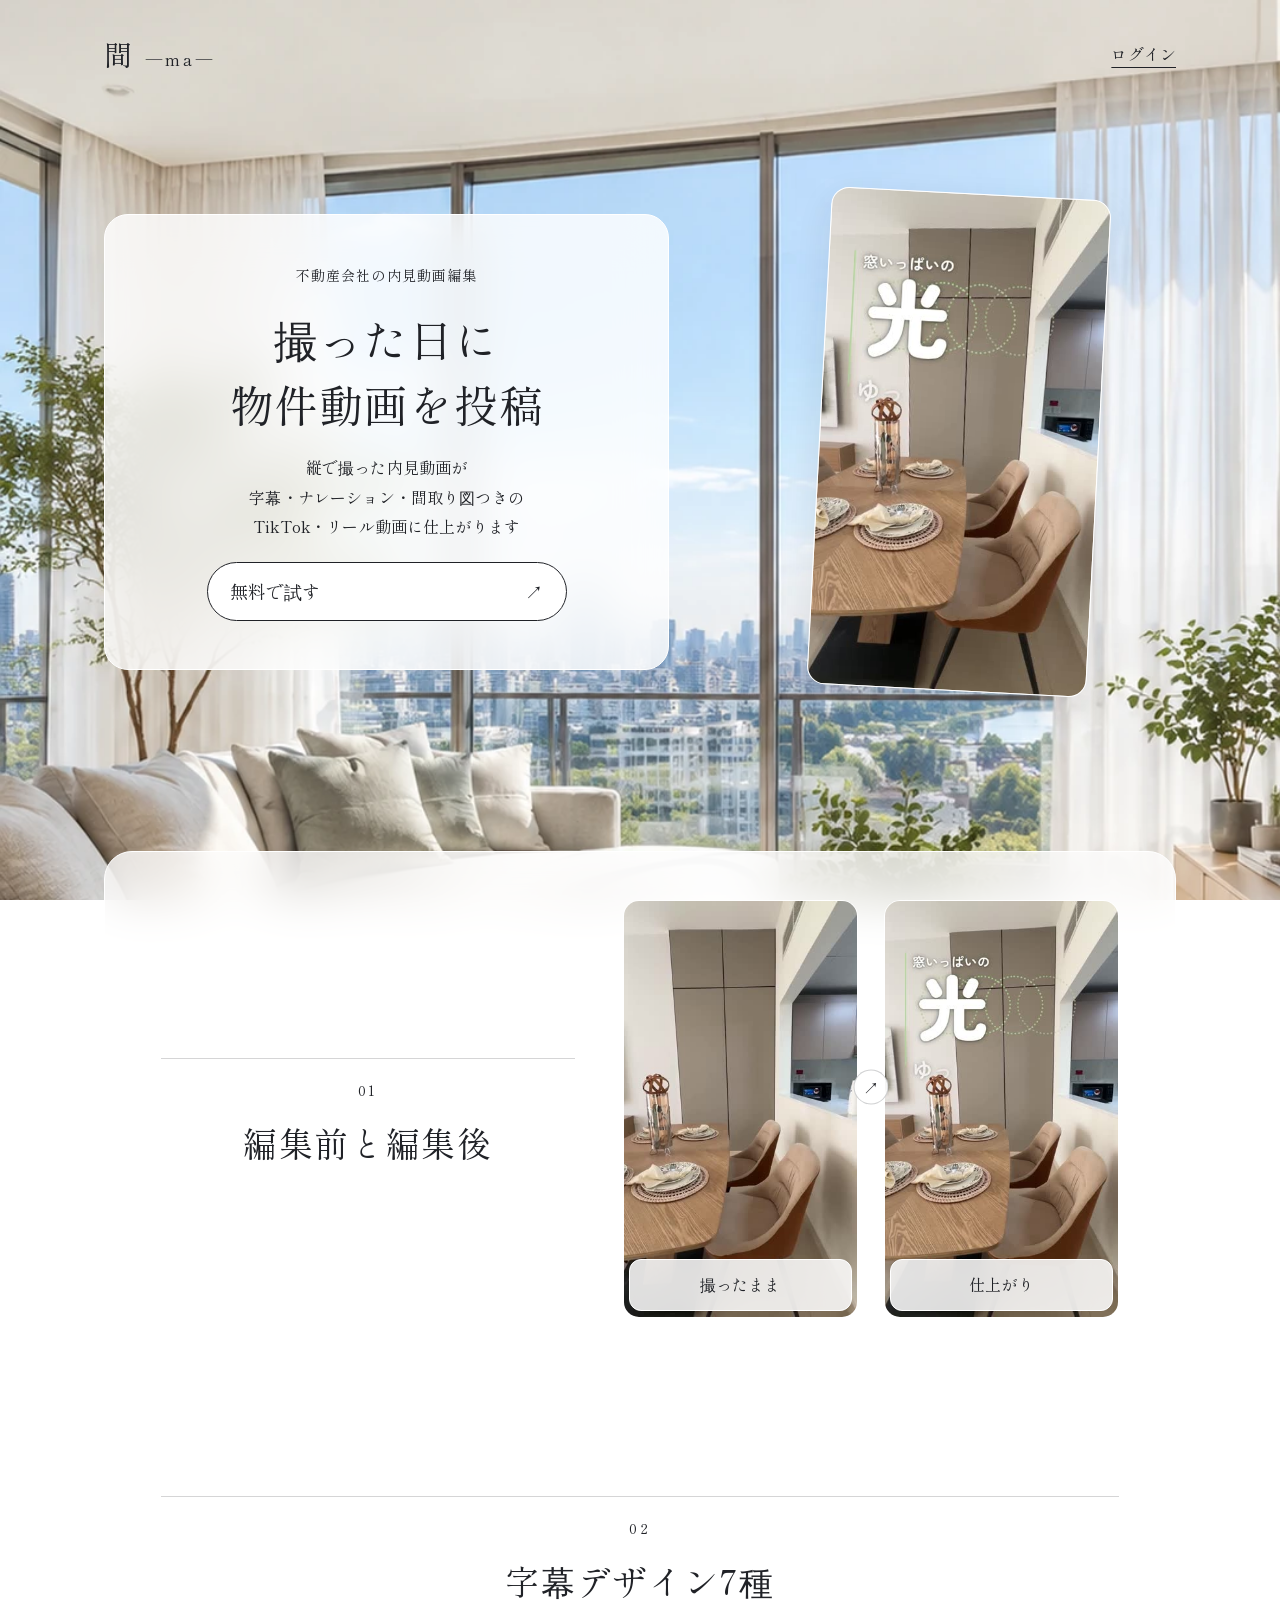
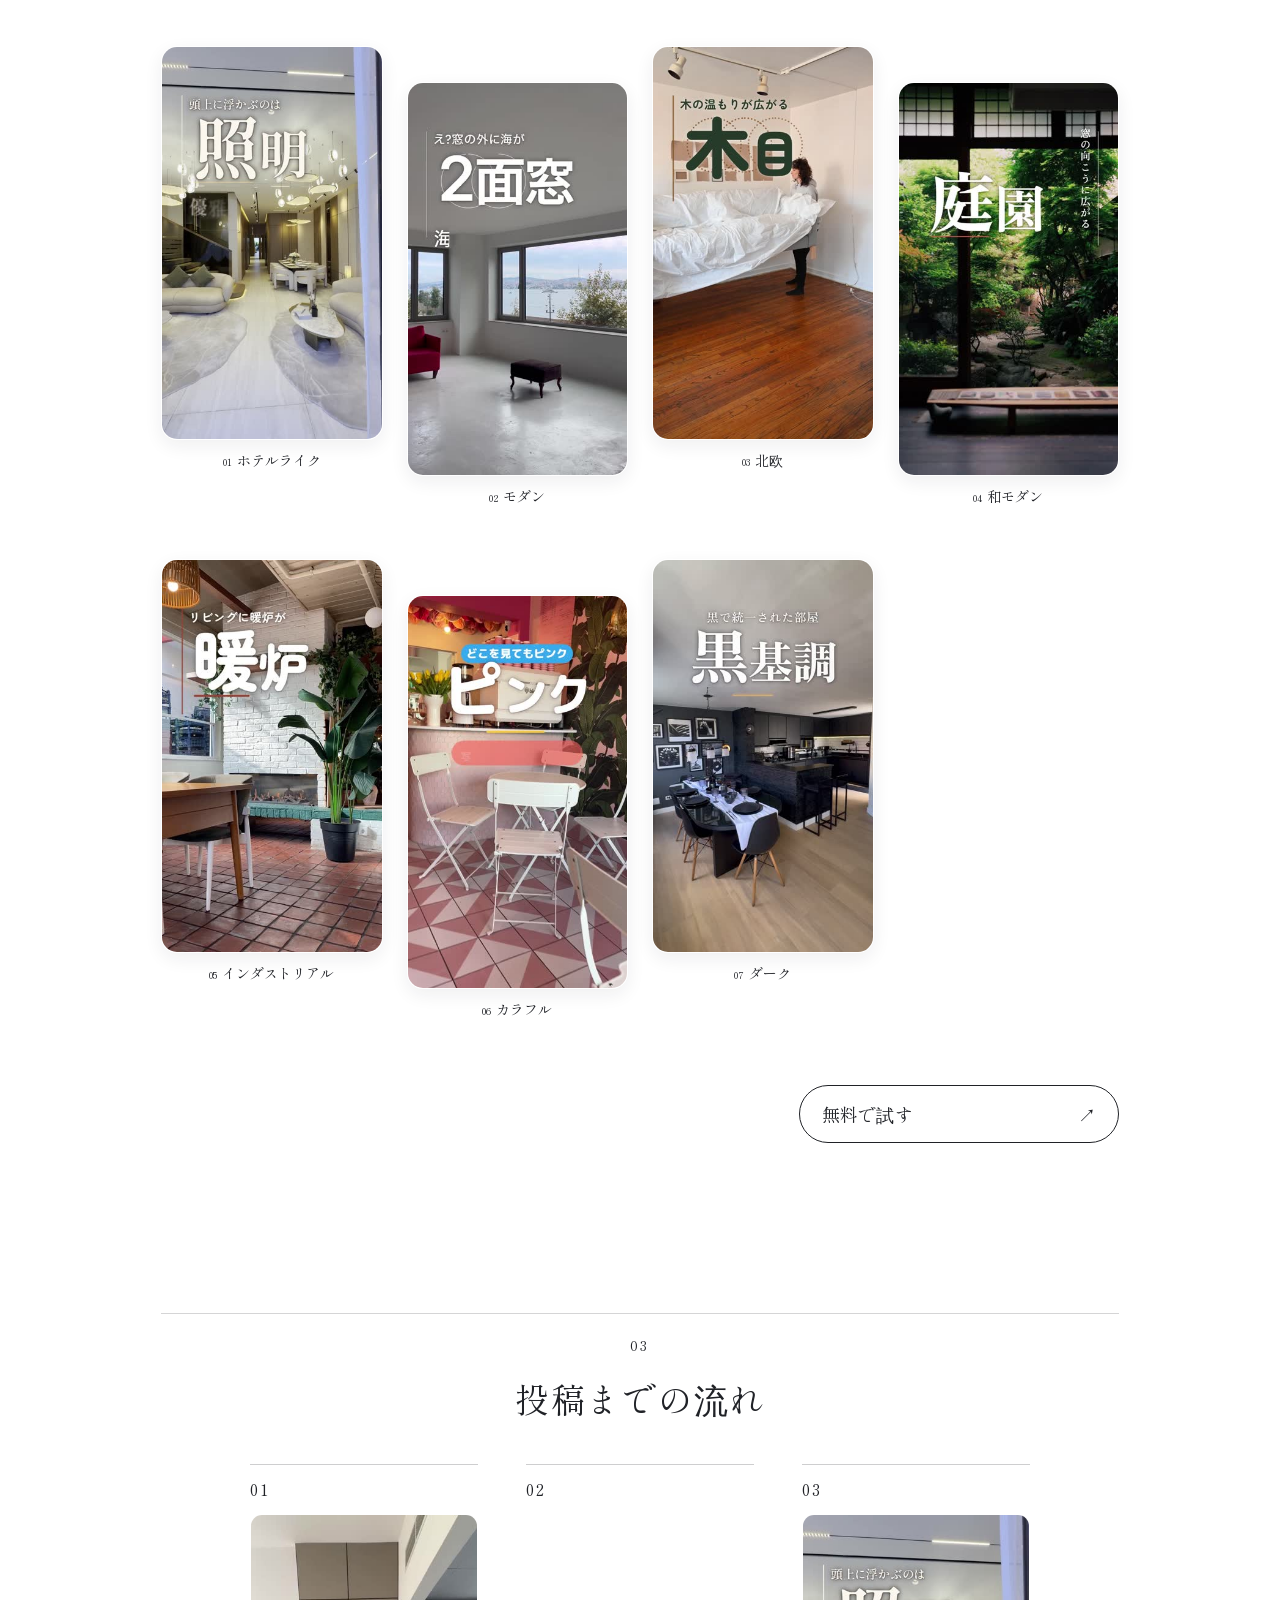
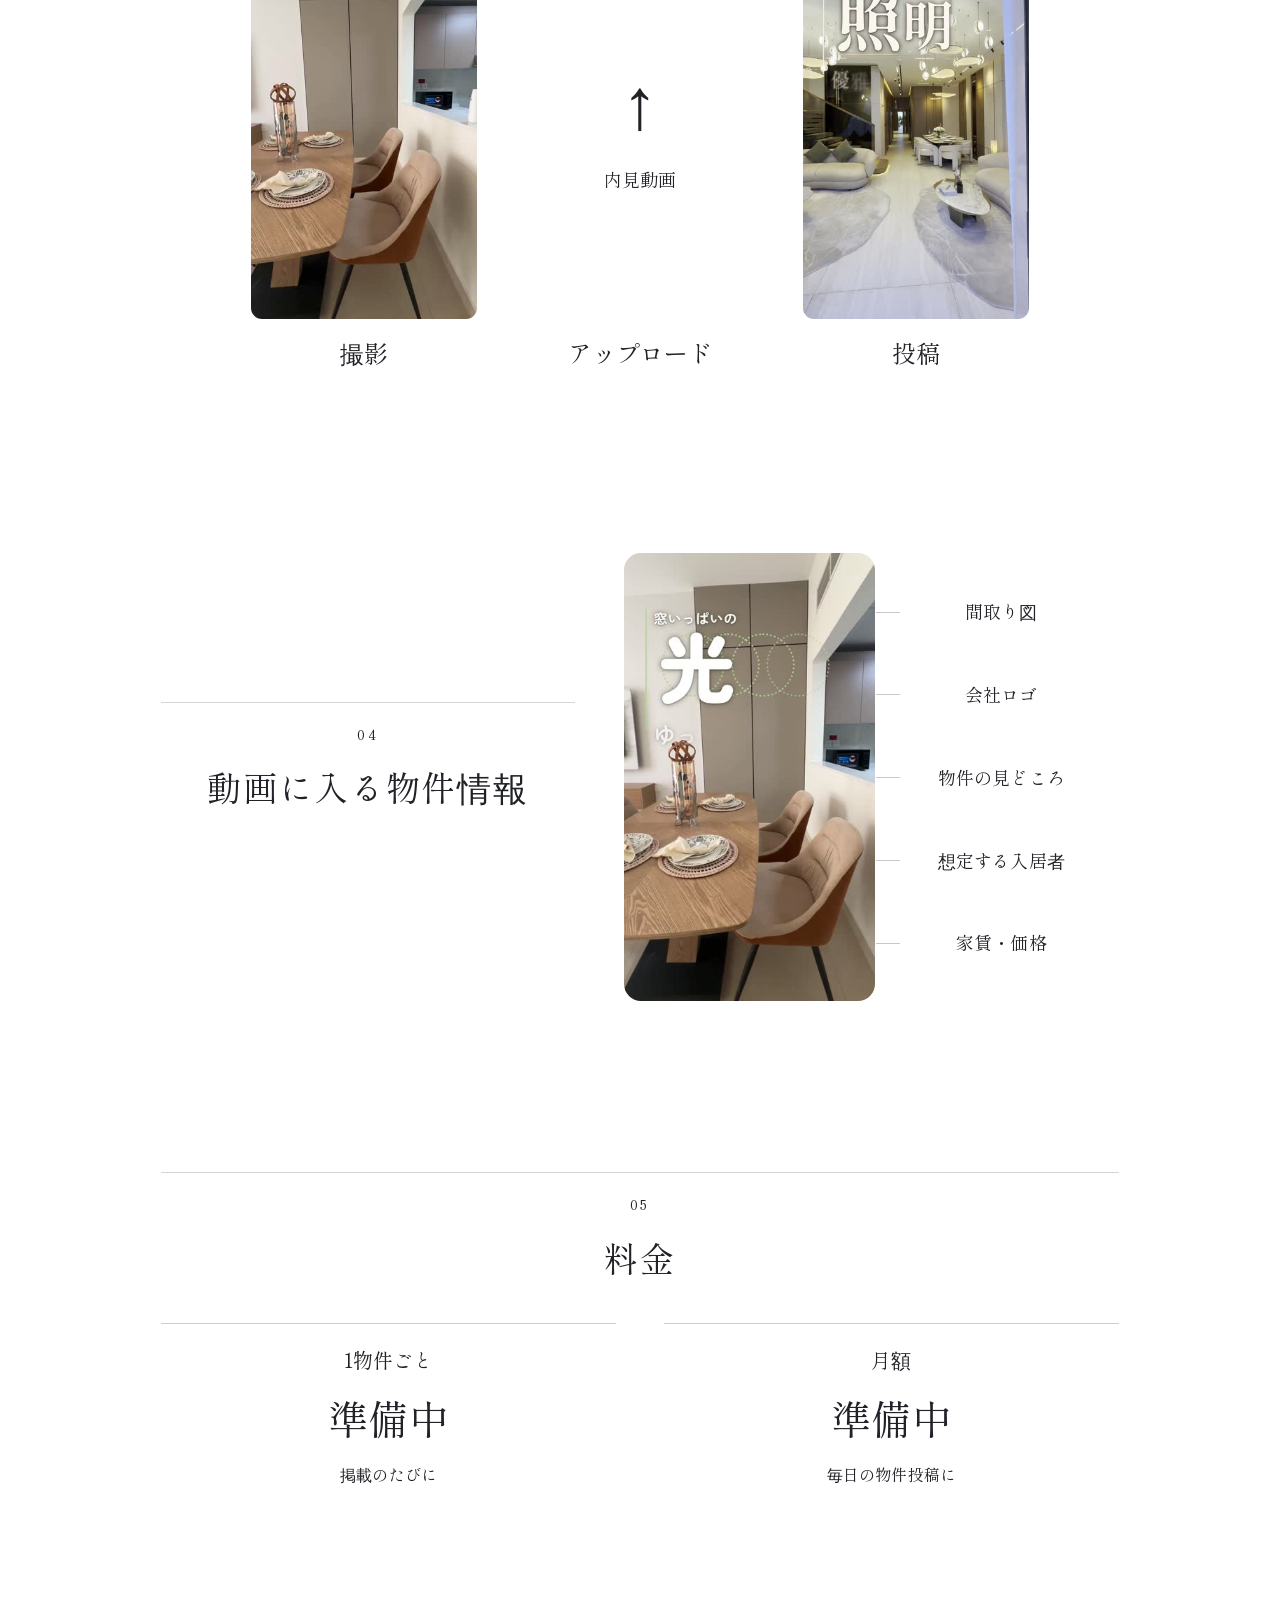
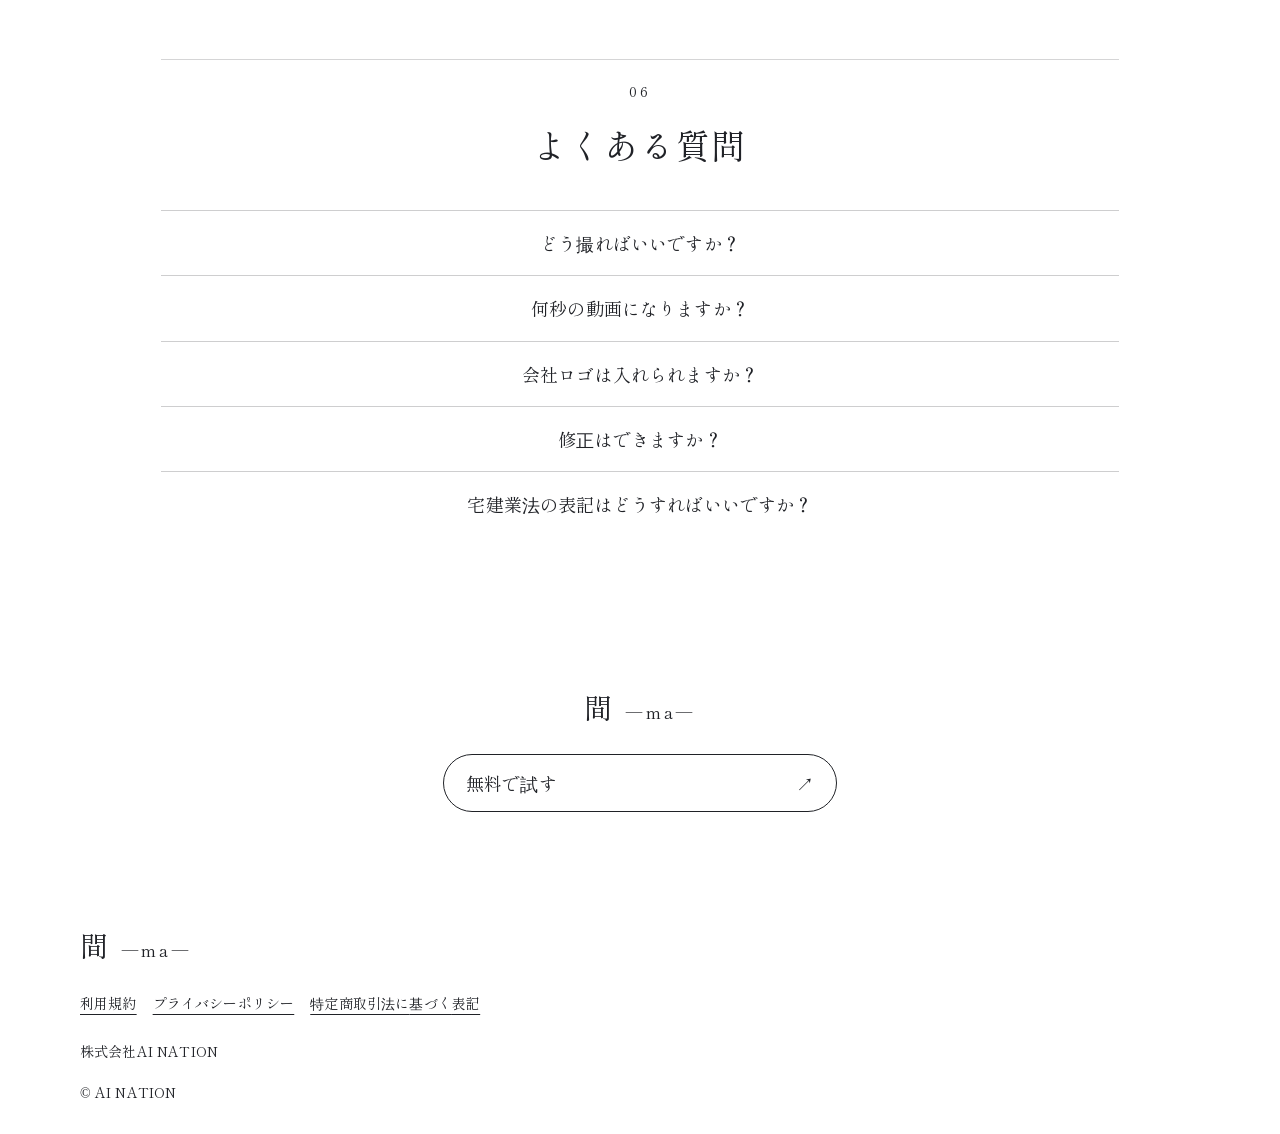
==== commit 10a80a84: "間 デモ 紹介ページのコピーと揃え" ====
--- a/index.html
+++ b/index.html
@@ -12,26 +12,27 @@
 .wrap{max-width:1120px;margin:auto;padding:0 24px}.top{display:flex;align-items:center;justify-content:space-between;padding-top:24px;padding-bottom:20px}.brand{font-size:28px;text-decoration:none;letter-spacing:.12em}.brand small{font-size:16px}.top a:last-child{font-size:16px;text-underline-offset:6px}.hero{display:grid;gap:24px;align-items:center;padding-top:12px;padding-bottom:48px}.hero-copy,.panel{background:rgba(255,255,255,.82);border:1px solid #fff;backdrop-filter:blur(24px);-webkit-backdrop-filter:blur(24px);border-radius:24px;padding:24px}.eyebrow{font-size:14px;letter-spacing:.08em;margin:0 0 16px}h1{font-weight:400;font-size:32px;line-height:1.5;letter-spacing:.02em;margin:0 0 16px}p{margin:0 0 20px;line-height:1.85;font-size:16px}.unit{display:inline-block}.cta{display:flex;align-items:center;justify-content:space-between;padding:14px 22px;min-height:54px;background:#fff;border:1px solid #202227;border-radius:99px;text-decoration:none;font-size:18px}.cta:hover{background:#eff8ff}.cta:focus-visible,a:focus-visible,summary:focus-visible{outline:3px solid #145b91;outline-offset:5px}.film{position:relative;aspect-ratio:9/16;border:1px solid #fff;border-radius:18px;overflow:hidden;margin:0;background:#fff}.film img{width:100%;height:100%;object-fit:cover;display:block}.film figcaption{position:absolute;bottom:14px;left:14px;right:14px;background:rgba(255,255,255,.86);backdrop-filter:blur(18px);border:1px solid #fff;border-radius:12px;padding:14px;font-size:18px;line-height:1.6}.hero-film{width:180px;margin:auto}.hero-film figcaption{font-size:14px;padding:10px;bottom:8px;left:8px;right:8px}.section{margin-bottom:32px}.panel{padding:28px 22px}h2{font-size:28px;line-height:1.5;font-weight:400;margin:0 0 28px}h3{font-size:20px;font-weight:400;margin:8px 0 10px}.steps{list-style:none;padding:0;margin:0;display:grid;gap:24px}.steps li{border-top:1px solid rgba(32,34,39,.22);padding-top:16px}.num{font-size:16px;letter-spacing:.12em}.steps p{margin:0}.examples{display:grid;grid-template-columns:1fr;gap:24px}.examples .film{width:100%;max-width:240px;margin:auto}.examples .film figcaption{font-size:14px;padding:8px;left:6px;right:6px;bottom:6px}.prices{display:grid;gap:16px}.price{border-top:1px solid rgba(32,34,39,.22);padding-top:12px}.amount{font-size:40px;line-height:1.4;margin:14px 0}.price p:last-child{margin-bottom:0}details{border-top:1px solid rgba(32,34,39,.22);padding:16px 0}summary{font-size:18px;cursor:pointer;line-height:1.8}details p{margin:16px 0 0}.bottom{max-width:440px;margin:32px auto}.foot{background:rgba(255,255,255,.92);padding:28px 24px;font-size:14px}.foot nav{display:flex;flex-wrap:wrap;gap:16px;margin:16px 0}.foot a{padding:8px 0;text-underline-offset:5px}.foot p{font-size:14px;margin:0}.credit{margin-top:16px!important}
 @media(min-width:760px){.top{padding-top:32px}.hero{grid-template-columns:1.3fr 1fr;min-height:730px;padding-top:24px;padding-bottom:64px;gap:72px}.hero-copy{padding:48px}h1{font-size:44px}.hero-film{width:280px;transform:rotate(3deg)}.hero-film figcaption{font-size:20px;padding:16px}.panel{padding:48px}.steps{grid-template-columns:repeat(3,1fr);gap:36px}.section{margin-bottom:48px}.examples{grid-template-columns:repeat(3,minmax(0,1fr));gap:28px}.examples .film{max-width:none}.examples .film figcaption{font-size:20px;padding:18px;left:14px;right:14px;bottom:14px}.prices{grid-template-columns:1fr 1fr;gap:48px}h2{font-size:34px}.foot .wrap{padding:0}}
 @media(max-width:359px){.wrap{padding:0 16px}h1{font-size:28px}.hero-copy{padding:20px}.examples{gap:6px}.examples .film figcaption{font-size:12px;padding:6px}}
+.hero-copy{text-align:center}.hero-copy .cta{max-width:360px;margin:0 auto}.price{text-align:center}details{text-align:center}summary{list-style:none}summary::-webkit-details-marker{display:none}details p{max-width:30em;margin-left:auto;margin-right:auto}.ma-entrance .style-sample figcaption{text-align:center}.bottom{text-align:center}.bottom .brand{margin-bottom:16px}.section-head{text-align:center}
 </style><link rel="stylesheet" href="./site.css">
 <script src="./demo-runtime.js"></script><link rel="stylesheet" href="./demo.css"></head>
 <body class="ma-entrance">
 <header class="wrap top"><a class="brand" href="#">間 <small>—ma—</small></a><a href="./app.html">ログイン</a></header>
 <main class="wrap">
 <section class="hero" aria-labelledby="intro">
-<div class="hero-copy"><p class="eyebrow">不動産の縦型動画編集</p><h1 id="intro"><span class="unit">内見動画から</span><wbr><span class="unit">字幕つきの紹介動画へ</span></h1><p><span class="unit">縦向きの動画を入れるだけ</span><wbr><span class="unit">AIがTikTok・リール向けに</span><wbr><span class="unit">自動で編集します</span></p><a class="cta" href="./app.html">無料で試す <span aria-hidden="true">↗</span></a></div>
-<figure class="film hero-film"><video class="" autoplay muted loop playsinline preload="metadata" poster="./assets/examples/bright-7217143.jpg" aria-label="縦型紹介動画の作例"><source src="./assets/examples/bright-7217143.mp4" type="video/mp4"></video></figure>
+<div class="hero-copy"><p class="eyebrow">不動産会社の内見動画編集</p><h1 id="intro"><span class="unit">撮った日に</span><br><span class="unit">物件動画を投稿</span></h1><p><span class="unit">縦で撮った内見動画が</span><br><span class="unit">字幕・ナレーション・間取り図つきの</span><br><span class="unit">TikTok・リール動画に仕上がります</span></p><a class="cta" href="./app.html">無料で試す <span aria-hidden="true">↗</span></a></div>
+<figure class="film hero-film"><video class="" autoplay muted loop playsinline preload="metadata" poster="./assets/examples/apartment-35308496.jpg" aria-label="縦型紹介動画の作例"><source src="./assets/examples/apartment-35308496.mp4" type="video/mp4"></video></figure>
 </section>
-<section class="section panel comparison"><div class="section-head"><span class="section-no">01</span><h2><span class="unit">字幕と</span><wbr><span class="unit">ナレーションつきに</span></h2></div><div class="compare-pair"><figure class="film"><img src="./assets/examples/apartment-before.jpg" alt="編集前の内見動画" width="360" height="640"><figcaption>入れた動画</figcaption></figure><span class="flow-arrow" aria-hidden="true">↗</span><figure class="film"><video class="" autoplay muted loop playsinline preload="metadata" poster="./assets/examples/apartment-35308496.jpg" aria-label="縦型紹介動画の作例"><source src="./assets/examples/apartment-35308496.mp4" type="video/mp4"></video><figcaption>できた動画</figcaption></figure></div></section>
-<section class="section panel styles-section"><div class="section-head"><span class="section-no">02</span><h2>字幕の見た目を選べる</h2><span class="small-note">7つの型</span></div><div class="style-gallery"><figure class="film style-sample"><img src="./assets/examples/luxury-hotel-40398036.jpg" alt="ホテルライクの縦型動画の作例" width="360" height="640" loading="lazy"><figcaption><span class="sample-no">01</span>ホテルライク</figcaption></figure><figure class="film style-sample"><img src="./assets/examples/concrete-35004566.jpg" alt="モダンの縦型動画の作例" width="360" height="640" loading="lazy"><figcaption><span class="sample-no">02</span>モダン</figcaption></figure><figure class="film style-sample"><img src="./assets/examples/bright-7217143.jpg" alt="北欧の縦型動画の作例" width="360" height="640" loading="lazy"><figcaption><span class="sample-no">03</span>北欧</figcaption></figure><figure class="film style-sample"><img src="./assets/examples/japanese-wamodern-36673541.jpg" alt="和モダンの縦型動画の作例" width="360" height="640" loading="lazy"><figcaption><span class="sample-no">04</span>和モダン</figcaption></figure><figure class="film style-sample"><img src="./assets/examples/industrial-vintage-30641787.jpg" alt="インダストリアルの縦型動画の作例" width="360" height="640" loading="lazy"><figcaption><span class="sample-no">05</span>インダストリアル</figcaption></figure><figure class="film style-sample"><img src="./assets/examples/colorful-playful-34283296.jpg" alt="カラフルの縦型動画の作例" width="360" height="640" loading="lazy"><figcaption><span class="sample-no">06</span>カラフル</figcaption></figure><figure class="film style-sample"><img src="./assets/examples/dark-moody-34292919.jpg" alt="ダークの縦型動画の作例" width="360" height="640" loading="lazy"><figcaption><span class="sample-no">07</span>ダーク</figcaption></figure></div><a class="cta section-cta" href="./app.html">無料で試す <span aria-hidden="true">↗</span></a></section>
-<section id="how" class="section panel process"><div class="section-head"><span class="section-no">03</span><h2>内見動画から紹介動画を作る</h2></div><ol class="steps"><li><span class="num">01</span><div class="step-picture"><img src="./assets/examples/apartment-before.jpg" alt="撮影した室内" width="360" height="640"></div><h3>撮る</h3></li><li><span class="num">02</span><div class="step-picture upload-mark" aria-hidden="true"><span>↑</span><span>内見動画</span></div><h3>入れる</h3></li><li><span class="num">03</span><div class="step-picture"><video class="" autoplay muted loop playsinline preload="metadata" poster="./assets/examples/bright-7217143.jpg" aria-label="縦型紹介動画の作例"><source src="./assets/examples/bright-7217143.mp4" type="video/mp4"></video></div><h3>出す</h3></li></ol></section>
-<section class="section panel ingredients"><div class="section-head"><span class="section-no">04</span><h2>入れられる物</h2></div><div class="ingredient-stage"><figure class="film"><video class="" autoplay muted loop playsinline preload="metadata" poster="./assets/examples/apartment-35308496.jpg" aria-label="縦型紹介動画の作例"><source src="./assets/examples/apartment-35308496.mp4" type="video/mp4"></video></figure><ul class="ingredient-tags"><li>間取り図</li><li>ロゴ</li><li>物件の特徴</li><li>ターゲット</li><li>家賃</li></ul></div></section>
-<section class="section panel pricing"><div class="section-head"><span class="section-no">05</span><h2>料金</h2></div><div class="prices"><article class="price"><h3>1本ごと</h3><p class="amount">準備中</p><p>必要なときに1本ずつ</p></article><article class="price"><h3>月額</h3><p class="amount">準備中</p><p>日々の物件紹介に</p></article></div></section>
+<section class="section panel comparison"><div class="section-head"><span class="section-no">01</span><h2>編集前と編集後</h2></div><div class="compare-pair"><figure class="film"><img src="./assets/examples/apartment-before.jpg" alt="編集前の内見動画" width="360" height="640"><figcaption>撮ったまま</figcaption></figure><span class="flow-arrow" aria-hidden="true">↗</span><figure class="film"><video class="" autoplay muted loop playsinline preload="metadata" poster="./assets/examples/apartment-35308496.jpg" aria-label="縦型紹介動画の作例"><source src="./assets/examples/apartment-35308496.mp4" type="video/mp4"></video><figcaption>仕上がり</figcaption></figure></div></section>
+<section class="section panel styles-section"><div class="section-head"><span class="section-no">02</span><h2>字幕デザイン7種</h2></div><div class="style-gallery"><figure class="film style-sample"><img src="./assets/examples/luxury-hotel-40398036.jpg" alt="ホテルライクの縦型動画の作例" width="360" height="640" loading="lazy"><figcaption><span class="sample-no">01</span>ホテルライク</figcaption></figure><figure class="film style-sample"><img src="./assets/examples/concrete-35004566.jpg" alt="モダンの縦型動画の作例" width="360" height="640" loading="lazy"><figcaption><span class="sample-no">02</span>モダン</figcaption></figure><figure class="film style-sample"><img src="./assets/examples/bright-7217143.jpg" alt="北欧の縦型動画の作例" width="360" height="640" loading="lazy"><figcaption><span class="sample-no">03</span>北欧</figcaption></figure><figure class="film style-sample"><img src="./assets/examples/japanese-wamodern-36673541.jpg" alt="和モダンの縦型動画の作例" width="360" height="640" loading="lazy"><figcaption><span class="sample-no">04</span>和モダン</figcaption></figure><figure class="film style-sample"><img src="./assets/examples/industrial-vintage-30641787.jpg" alt="インダストリアルの縦型動画の作例" width="360" height="640" loading="lazy"><figcaption><span class="sample-no">05</span>インダストリアル</figcaption></figure><figure class="film style-sample"><img src="./assets/examples/colorful-playful-34283296.jpg" alt="カラフルの縦型動画の作例" width="360" height="640" loading="lazy"><figcaption><span class="sample-no">06</span>カラフル</figcaption></figure><figure class="film style-sample"><img src="./assets/examples/dark-moody-34292919.jpg" alt="ダークの縦型動画の作例" width="360" height="640" loading="lazy"><figcaption><span class="sample-no">07</span>ダーク</figcaption></figure></div><a class="cta section-cta" href="./app.html">無料で試す <span aria-hidden="true">↗</span></a></section>
+<section id="how" class="section panel process"><div class="section-head"><span class="section-no">03</span><h2>投稿までの流れ</h2></div><ol class="steps"><li><span class="num">01</span><div class="step-picture"><img src="./assets/examples/apartment-before.jpg" alt="撮影した室内" width="360" height="640"></div><h3>撮影</h3></li><li><span class="num">02</span><div class="step-picture upload-mark" aria-hidden="true"><span>↑</span><span>内見動画</span></div><h3>アップロード</h3></li><li><span class="num">03</span><div class="step-picture"><img src="./assets/examples/luxury-hotel-40398036.jpg" alt="仕上がった縦型動画" width="360" height="640"></div><h3>投稿</h3></li></ol></section>
+<section class="section panel ingredients"><div class="section-head"><span class="section-no">04</span><h2>動画に入る物件情報</h2></div><div class="ingredient-stage"><figure class="film"><video class="" autoplay muted loop playsinline preload="metadata" poster="./assets/examples/apartment-35308496.jpg" aria-label="縦型紹介動画の作例"><source src="./assets/examples/apartment-35308496.mp4" type="video/mp4"></video></figure><ul class="ingredient-tags"><li>間取り図</li><li>会社ロゴ</li><li>物件の見どころ</li><li>想定する入居者</li><li>家賃・価格</li></ul></div></section>
+<section class="section panel pricing"><div class="section-head"><span class="section-no">05</span><h2>料金</h2></div><div class="prices"><article class="price"><h3>1物件ごと</h3><p class="amount">準備中</p><p>掲載のたびに</p></article><article class="price"><h3>月額</h3><p class="amount">準備中</p><p>毎日の物件投稿に</p></article></div></section>
 <section class="section panel questions"><div class="section-head"><span class="section-no">06</span><h2>よくある質問</h2></div>
-<details><summary><span class="unit">どう撮ればいいですか？</span></summary><p><span class="unit">スマホを縦に持ち</span><wbr><span class="unit">部屋ごとにゆっくり撮ってください</span><wbr><span class="unit">人の顔や郵便物などは</span><wbr><span class="unit">映さないようにしてください</span></p></details>
-<details><summary><span class="unit">何秒の動画になりますか？</span></summary><p><span class="unit">仕上がりの長さは</span><wbr><span class="unit">サービス内の案内をご確認ください</span></p></details>
-<details><summary><span class="unit">会社のロゴは入れられますか？</span></summary><p><span class="unit">ロゴの対応状況は</span><wbr><span class="unit">サービス内の案内をご確認ください</span></p></details>
-<details><summary><span class="unit">編集を直せますか？</span></summary><p><span class="unit">書き出す前に構成を確認・修正できます</span><wbr><span class="unit">直せる範囲と回数は</span><wbr><span class="unit">サービス内の案内をご確認ください</span></p></details>
-<details><summary><span class="unit">宅建業法の表記は</span><wbr><span class="unit">どうすればいいですか？</span></summary><p><span class="unit">免許番号・取引態様などの</span><wbr><span class="unit">必要な表示は</span><wbr><span class="unit">公開前にご確認ください</span><wbr><span class="unit">誤認を招く表現や最上級の表現も</span><wbr><span class="unit">お客様の責任で確認・修正してください</span></p></details>
+<details><summary><span class="unit">どう撮ればいいですか？</span></summary><p><span class="unit">スマホを縦にして</span><br><span class="unit">1部屋5秒ほど</span><wbr><span class="unit">ゆっくり撮ってください</span><br><span class="unit">人の顔と郵便物は</span><wbr><span class="unit">映さないでください</span></p></details>
+<details><summary><span class="unit">何秒の動画になりますか？</span></summary><p><span class="unit">30秒から50秒ほど</span><br><span class="unit">場面の数で決まります</span></p></details>
+<details><summary><span class="unit">会社ロゴは入れられますか？</span></summary><p><span class="unit">入れられます</span><br><span class="unit">最初と最後に表示します</span></p></details>
+<details><summary><span class="unit">修正はできますか？</span></summary><p><span class="unit">完成前も完成後も</span><wbr><span class="unit">場面ごとに直せます</span><br><span class="unit">前の版にも戻せます</span></p></details>
+<details><summary><span class="unit">宅建業法の表記は</span><wbr><span class="unit">どうすればいいですか？</span></summary><p><span class="unit">免許番号と取引態様は</span><wbr><span class="unit">投稿文に入れてください</span><br><span class="unit">表現の最終確認は</span><wbr><span class="unit">貴社でお願いします</span></p></details>
 </section>
 <div class="bottom panel"><div class="brand">間 <small>—ma—</small></div><a class="cta" href="./app.html">無料で試す <span aria-hidden="true">↗</span></a></div>
 </main>
--- a/site.css
+++ b/site.css
@@ -38,7 +38,7 @@
 @media(prefers-reduced-motion:reduce){.ma-entrance video{visibility:hidden}.ma-entrance .film:has(video){background-size:cover;background-image:url('./assets/examples/bright-7217143.jpg')}}
 .scene-edit{border-top:1px solid var(--hair);padding:18px 0}.scene-head{display:grid;grid-template-columns:94px 1fr;gap:18px;align-items:center}.scene-head img{width:94px;aspect-ratio:9/16;object-fit:cover;border-radius:10px;background:#fff8}.scene-head h2{font-weight:400;font-size:20px;margin:0 0 8px}.scene-head span{font-size:12px}.ttl,.ttl2{text-align:center}.scene-strip{display:flex;gap:10px;overflow-x:auto;padding:12px 0;flex:none}.scene-tile{flex:0 0 112px;display:flex;flex-direction:column;gap:6px;padding:6px;border:1px solid #ffffffdd;border-radius:12px;background:#ffffff99;text-align:left;font-size:12px;cursor:pointer}.scene-tile img{width:100%;aspect-ratio:9/16;object-fit:cover;border-radius:8px;background:#fff8}.scene-tile span{overflow-wrap:anywhere}.scene-tile[aria-pressed=true]{border-color:var(--ink);background:#fff}.finished{display:block;margin:0 auto;width:auto;height:27dvh;aspect-ratio:9/16;border-radius:12px}.correction{display:grid;grid-template-columns:minmax(0,1fr);gap:20px;margin:20px 0}.frame-point{position:relative;width:160px;margin:auto;cursor:crosshair;border-radius:12px;overflow:hidden;border:1px solid white;aspect-ratio:9/16}.frame-point img{width:100%;height:100%;object-fit:cover}.frame-point #pin{position:absolute;width:20px;height:20px;border:2px solid white;border-radius:50%;background:#202227aa;box-shadow:0 0 0 1px #202227;transform:translate(-50%,-50%);pointer-events:none}.scene-actions{display:flex;gap:8px}.scene-actions .pill{font-size:14px;min-height:42px;padding:8px 12px}.correction-fields{min-width:0}.revision-list{font-size:14px;padding-left:22px;line-height:1.8;word-break:keep-all;overflow-wrap:normal}.revise>.pill{margin:10px 0}.versions{display:flex;flex-wrap:wrap;gap:8px}.versions .pill{font-size:13px}.theme-card,.theme-card[aria-pressed=true]{background:#ffffffaa;color:var(--ink)}.theme-card[aria-pressed=true]{border-color:var(--ink);box-shadow:none}.theme-card small{background:#ffffffe0;color:var(--ink)}
 @media(min-width:760px){.scr:has(.revise),.scr:has(.scene-edit){max-width:900px}.scr:has(.revise) .glass,.scr:has(.scene-edit) .glass{max-width:860px;width:100%}.correction{grid-template-columns:240px minmax(0,1fr)}.frame-point{width:240px}.scene-edit{display:grid;grid-template-columns:200px minmax(0,1fr);gap:0 20px}.scene-edit>.lb{grid-column:2}.scene-head{grid-row:1/3}}
-.ma-entrance .hero-copy h1,.ma-entrance .eyebrow,.ma-entrance h2,.ma-entrance .steps h3{text-align:center}.ma-entrance .section-head{justify-content:center}.ma-entrance .comparison .section-head,.ma-entrance .ingredients .section-head{align-self:center}.ma-entrance .hero-copy p{text-align:left}.ma-entrance .section-head h2{margin-left:auto;margin-right:auto}
+.ma-entrance .hero-copy h1,.ma-entrance .eyebrow,.ma-entrance h2,.ma-entrance .steps h3{text-align:center}.ma-entrance .section-head{justify-content:center}.ma-entrance .comparison .section-head,.ma-entrance .ingredients .section-head{align-self:center}.ma-entrance .hero-copy p{text-align:center}.ma-entrance .section-head h2{margin-left:auto;margin-right:auto}
 .row2 .pill{white-space:nowrap;font-size:clamp(13px,3.7vw,18px);letter-spacing:0}.row2 .pill.sub{padding:0 12px}.row2{grid-template-columns:auto minmax(0,1fr)}.toast{white-space:pre-line}.saved-pin{position:absolute;width:24px;height:24px;display:grid;place-items:center;font-size:12px;color:white;background:#202227aa;border:2px solid white;border-radius:50%;transform:translate(-50%,-50%);pointer-events:none}
 
 #app .pill,#app .chip{column-gap:0}
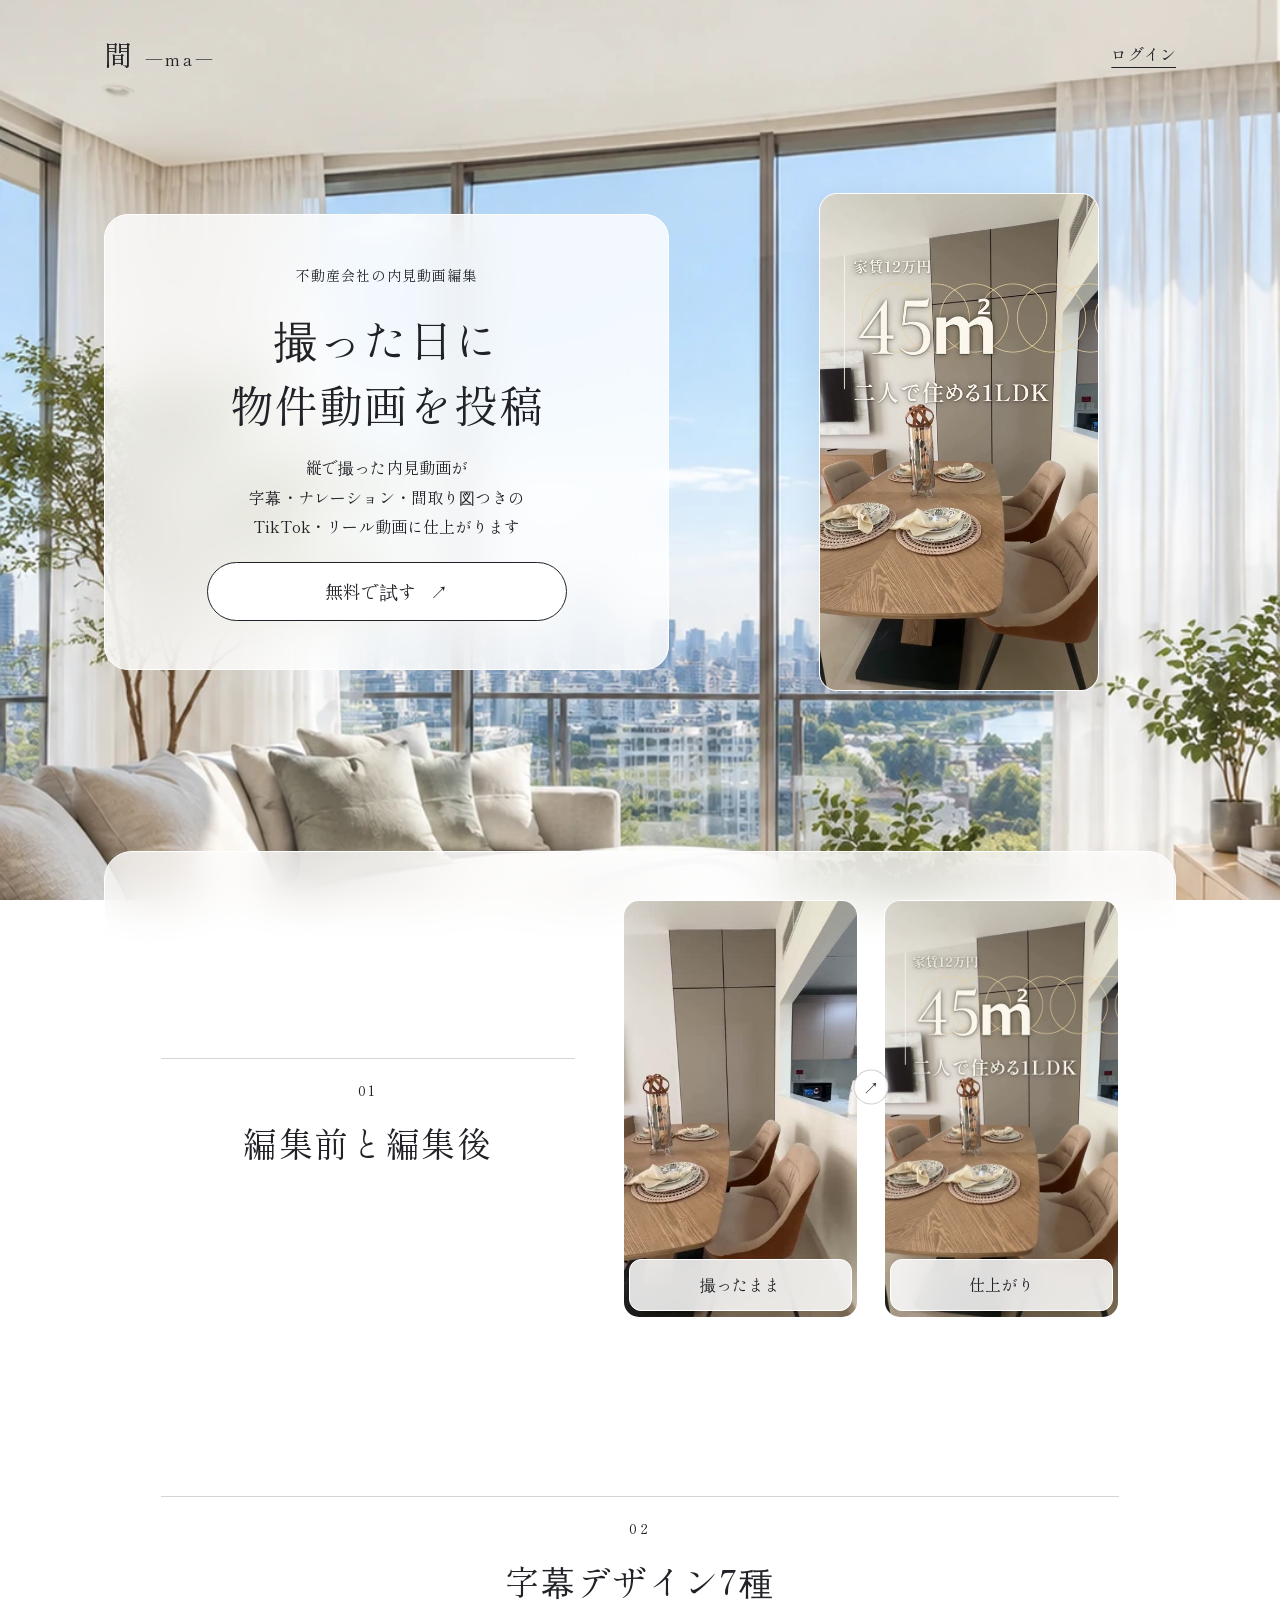
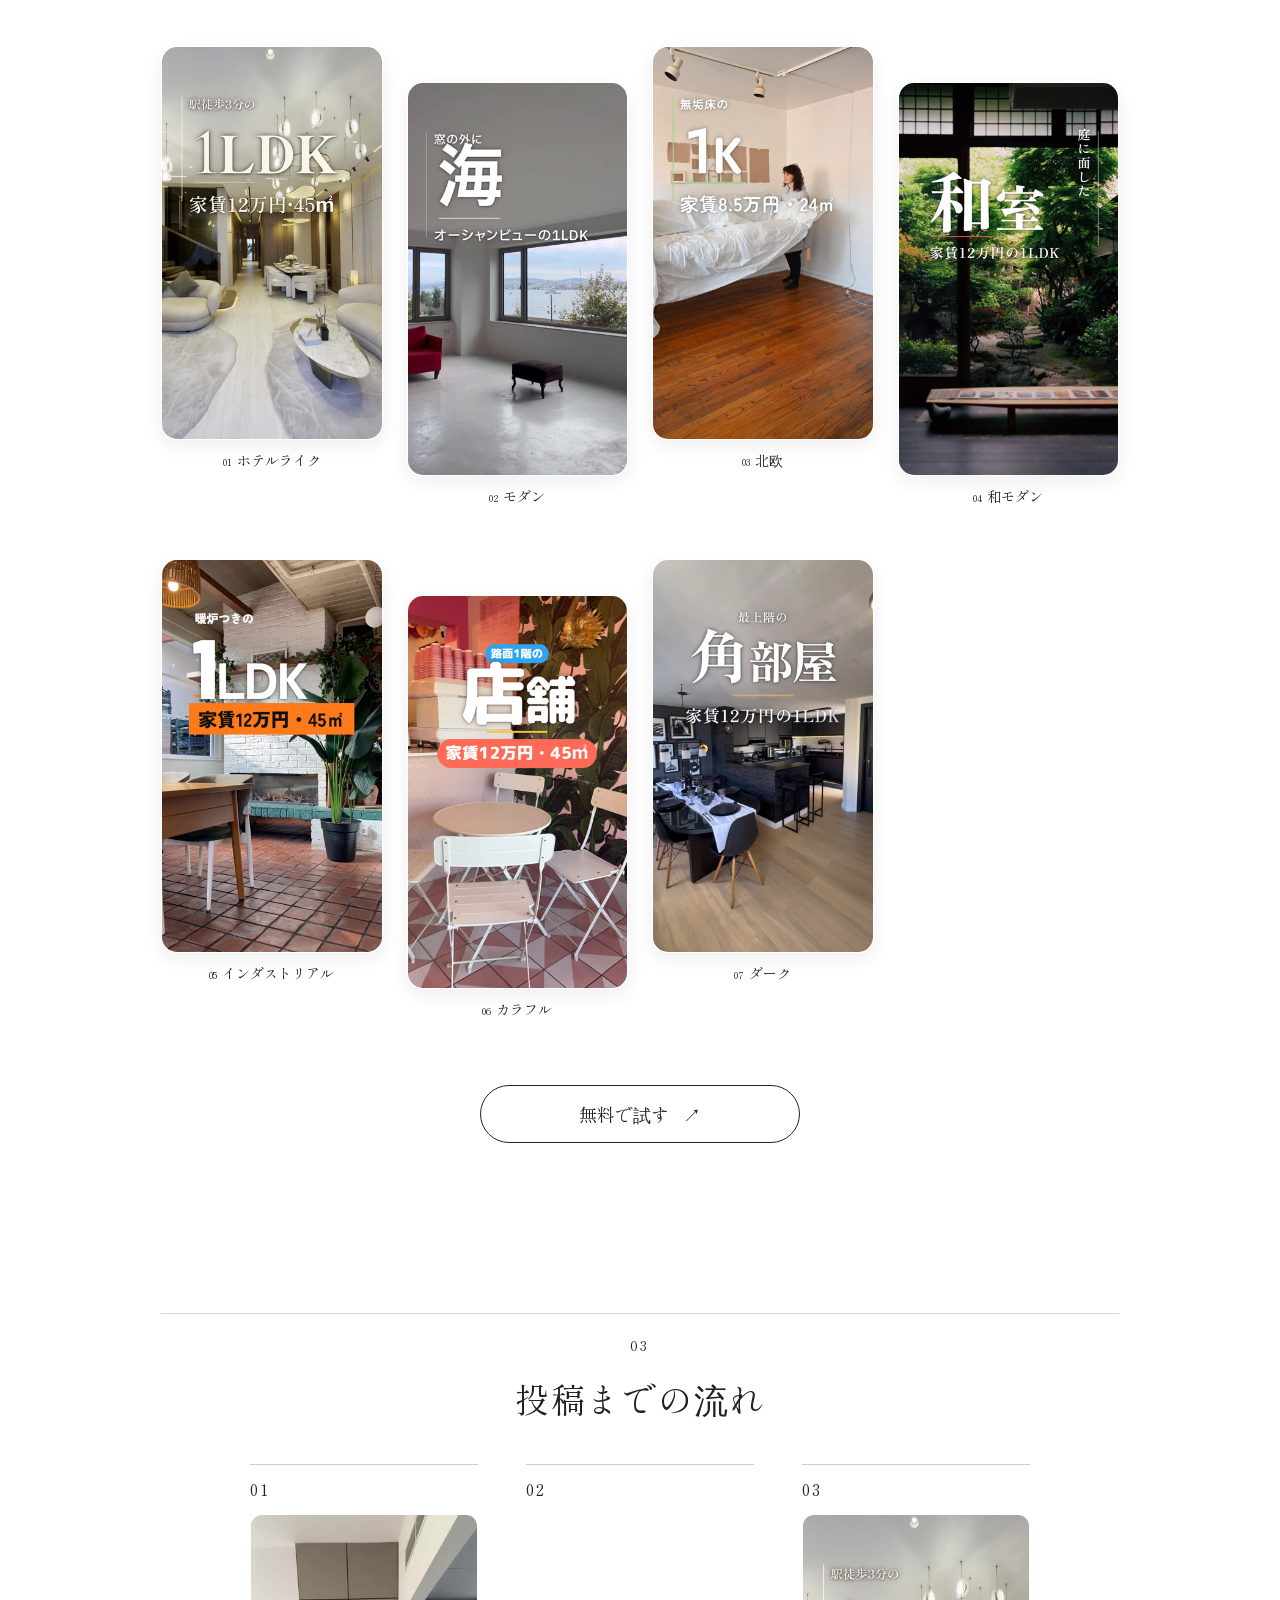
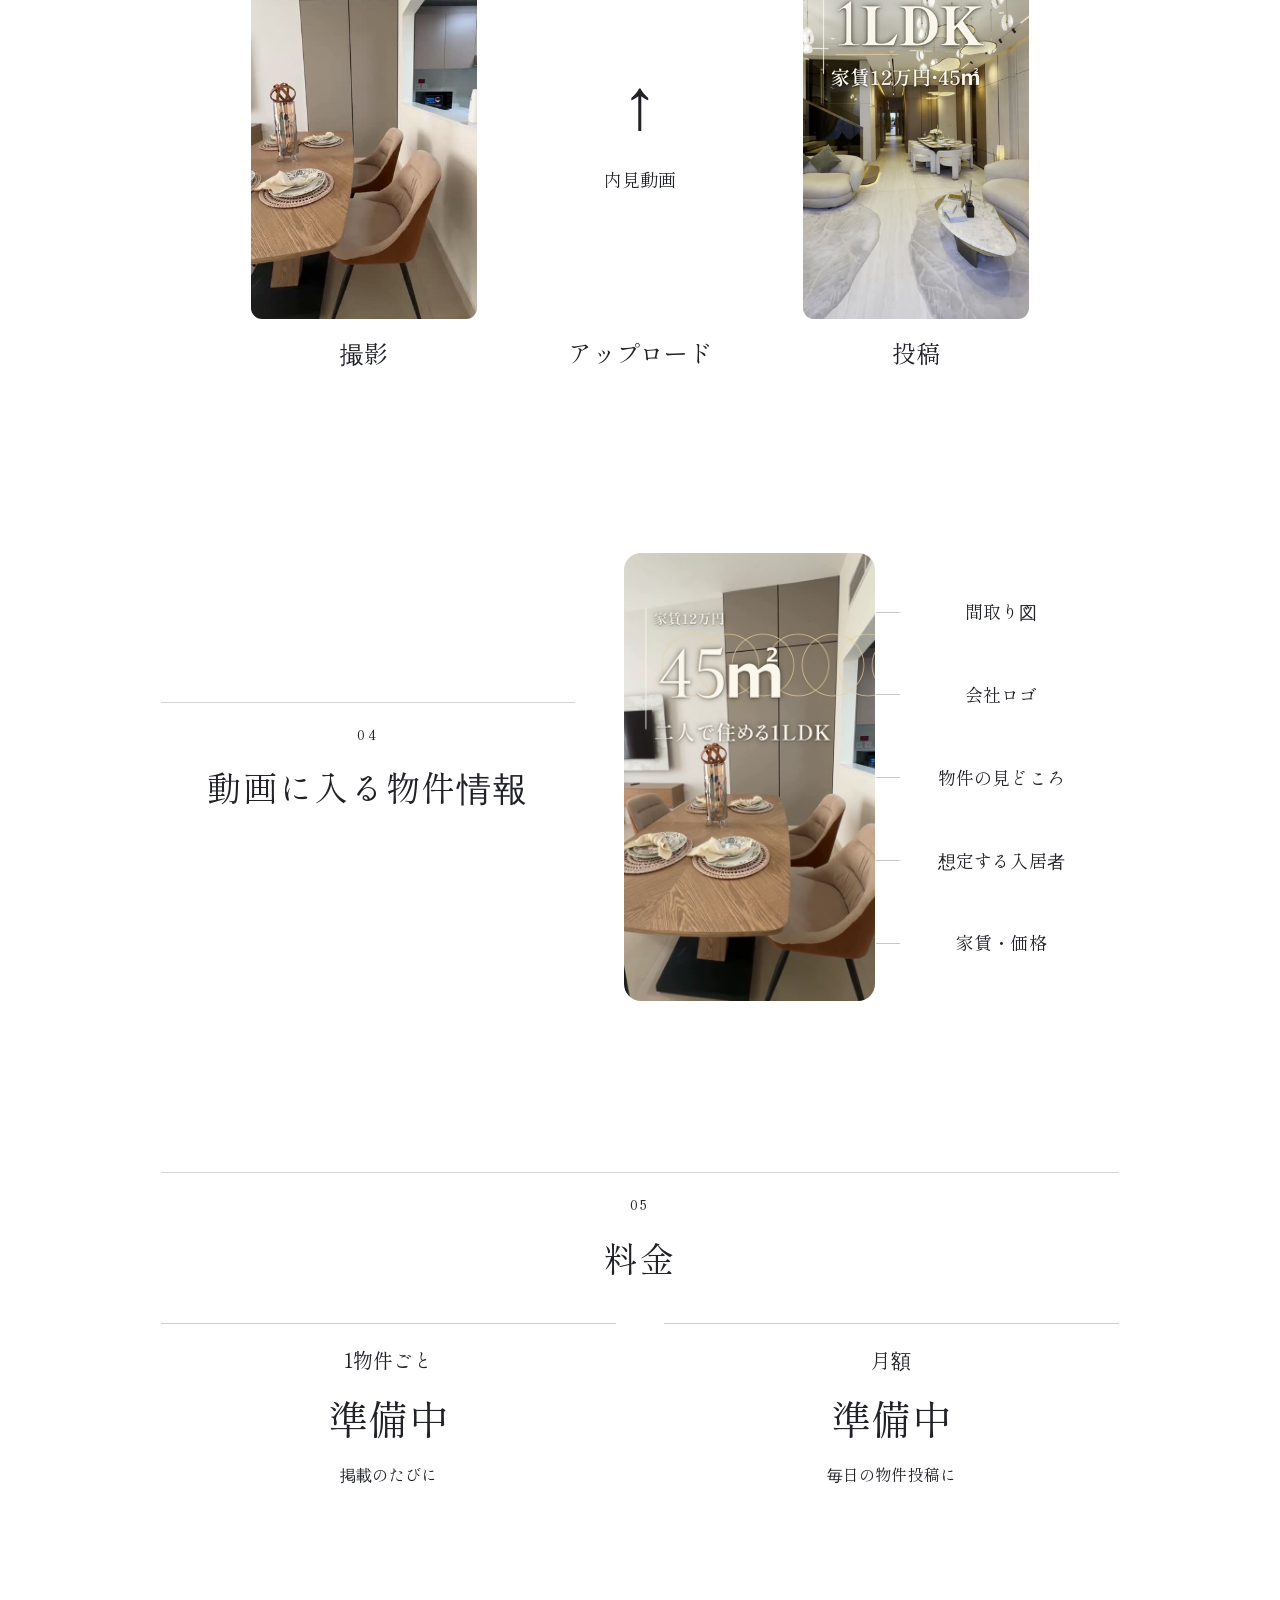
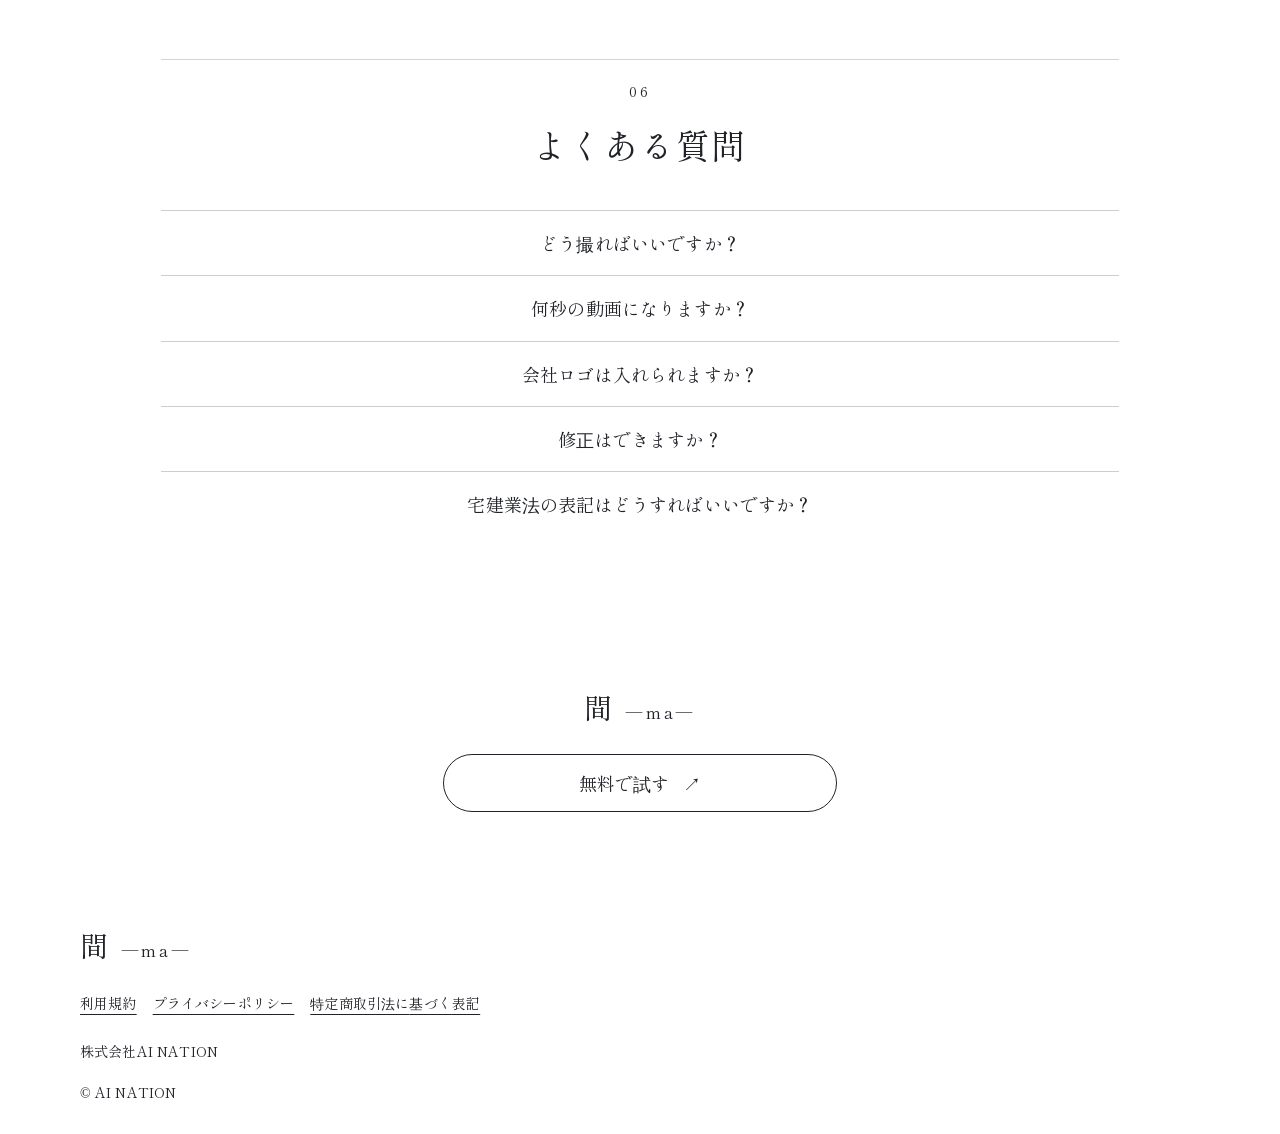
==== commit 8761fb95: "間 デモ 作例と揃え" ====
--- a/index.html
+++ b/index.html
@@ -9,8 +9,8 @@
 <style>
 @font-face{font-family:LpMaMincho;src:url(./assets/ma-mincho-Regular.woff2) format('woff2');font-weight:100 900;font-display:swap}
 html,body{height:auto;overflow:visible}body{--mincho:"LpMaMincho","Yu Mincho",serif;background:#fff;color:#202227}body::before{content:'';position:fixed;inset:0;z-index:-1;background:url(./assets/bg-default.webp) center 38%/cover no-repeat}
-.wrap{max-width:1120px;margin:auto;padding:0 24px}.top{display:flex;align-items:center;justify-content:space-between;padding-top:24px;padding-bottom:20px}.brand{font-size:28px;text-decoration:none;letter-spacing:.12em}.brand small{font-size:16px}.top a:last-child{font-size:16px;text-underline-offset:6px}.hero{display:grid;gap:24px;align-items:center;padding-top:12px;padding-bottom:48px}.hero-copy,.panel{background:rgba(255,255,255,.82);border:1px solid #fff;backdrop-filter:blur(24px);-webkit-backdrop-filter:blur(24px);border-radius:24px;padding:24px}.eyebrow{font-size:14px;letter-spacing:.08em;margin:0 0 16px}h1{font-weight:400;font-size:32px;line-height:1.5;letter-spacing:.02em;margin:0 0 16px}p{margin:0 0 20px;line-height:1.85;font-size:16px}.unit{display:inline-block}.cta{display:flex;align-items:center;justify-content:space-between;padding:14px 22px;min-height:54px;background:#fff;border:1px solid #202227;border-radius:99px;text-decoration:none;font-size:18px}.cta:hover{background:#eff8ff}.cta:focus-visible,a:focus-visible,summary:focus-visible{outline:3px solid #145b91;outline-offset:5px}.film{position:relative;aspect-ratio:9/16;border:1px solid #fff;border-radius:18px;overflow:hidden;margin:0;background:#fff}.film img{width:100%;height:100%;object-fit:cover;display:block}.film figcaption{position:absolute;bottom:14px;left:14px;right:14px;background:rgba(255,255,255,.86);backdrop-filter:blur(18px);border:1px solid #fff;border-radius:12px;padding:14px;font-size:18px;line-height:1.6}.hero-film{width:180px;margin:auto}.hero-film figcaption{font-size:14px;padding:10px;bottom:8px;left:8px;right:8px}.section{margin-bottom:32px}.panel{padding:28px 22px}h2{font-size:28px;line-height:1.5;font-weight:400;margin:0 0 28px}h3{font-size:20px;font-weight:400;margin:8px 0 10px}.steps{list-style:none;padding:0;margin:0;display:grid;gap:24px}.steps li{border-top:1px solid rgba(32,34,39,.22);padding-top:16px}.num{font-size:16px;letter-spacing:.12em}.steps p{margin:0}.examples{display:grid;grid-template-columns:1fr;gap:24px}.examples .film{width:100%;max-width:240px;margin:auto}.examples .film figcaption{font-size:14px;padding:8px;left:6px;right:6px;bottom:6px}.prices{display:grid;gap:16px}.price{border-top:1px solid rgba(32,34,39,.22);padding-top:12px}.amount{font-size:40px;line-height:1.4;margin:14px 0}.price p:last-child{margin-bottom:0}details{border-top:1px solid rgba(32,34,39,.22);padding:16px 0}summary{font-size:18px;cursor:pointer;line-height:1.8}details p{margin:16px 0 0}.bottom{max-width:440px;margin:32px auto}.foot{background:rgba(255,255,255,.92);padding:28px 24px;font-size:14px}.foot nav{display:flex;flex-wrap:wrap;gap:16px;margin:16px 0}.foot a{padding:8px 0;text-underline-offset:5px}.foot p{font-size:14px;margin:0}.credit{margin-top:16px!important}
-@media(min-width:760px){.top{padding-top:32px}.hero{grid-template-columns:1.3fr 1fr;min-height:730px;padding-top:24px;padding-bottom:64px;gap:72px}.hero-copy{padding:48px}h1{font-size:44px}.hero-film{width:280px;transform:rotate(3deg)}.hero-film figcaption{font-size:20px;padding:16px}.panel{padding:48px}.steps{grid-template-columns:repeat(3,1fr);gap:36px}.section{margin-bottom:48px}.examples{grid-template-columns:repeat(3,minmax(0,1fr));gap:28px}.examples .film{max-width:none}.examples .film figcaption{font-size:20px;padding:18px;left:14px;right:14px;bottom:14px}.prices{grid-template-columns:1fr 1fr;gap:48px}h2{font-size:34px}.foot .wrap{padding:0}}
+.wrap{max-width:1120px;margin:auto;padding:0 24px}.top{display:flex;align-items:center;justify-content:space-between;padding-top:24px;padding-bottom:20px}.brand{font-size:28px;text-decoration:none;letter-spacing:.12em}.brand small{font-size:16px}.top a:last-child{font-size:16px;text-underline-offset:6px}.hero{display:grid;gap:24px;align-items:center;padding-top:12px;padding-bottom:48px}.hero-copy,.panel{background:rgba(255,255,255,.82);border:1px solid #fff;backdrop-filter:blur(24px);-webkit-backdrop-filter:blur(24px);border-radius:24px;padding:24px}.eyebrow{font-size:14px;letter-spacing:.08em;margin:0 0 16px}h1{font-weight:400;font-size:32px;line-height:1.5;letter-spacing:.02em;margin:0 0 16px}p{margin:0 0 20px;line-height:1.85;font-size:16px}.unit{display:inline-block}.cta{display:flex;align-items:center;justify-content:center;gap:14px;padding:14px 22px;min-height:54px;background:#fff;border:1px solid #202227;border-radius:99px;text-decoration:none;font-size:18px}.cta:hover{background:#eff8ff}.cta:focus-visible,a:focus-visible,summary:focus-visible{outline:3px solid #145b91;outline-offset:5px}.film{position:relative;aspect-ratio:9/16;border:1px solid #fff;border-radius:18px;overflow:hidden;margin:0;background:#fff}.film img{width:100%;height:100%;object-fit:cover;display:block}.film figcaption{position:absolute;bottom:14px;left:14px;right:14px;background:rgba(255,255,255,.86);backdrop-filter:blur(18px);border:1px solid #fff;border-radius:12px;padding:14px;font-size:18px;line-height:1.6}.hero-film{width:180px;margin:auto}.hero-film figcaption{font-size:14px;padding:10px;bottom:8px;left:8px;right:8px}.section{margin-bottom:32px}.panel{padding:28px 22px}h2{font-size:28px;line-height:1.5;font-weight:400;margin:0 0 28px}h3{font-size:20px;font-weight:400;margin:8px 0 10px}.steps{list-style:none;padding:0;margin:0;display:grid;gap:24px}.steps li{border-top:1px solid rgba(32,34,39,.22);padding-top:16px}.num{font-size:16px;letter-spacing:.12em}.steps p{margin:0}.examples{display:grid;grid-template-columns:1fr;gap:24px}.examples .film{width:100%;max-width:240px;margin:auto}.examples .film figcaption{font-size:14px;padding:8px;left:6px;right:6px;bottom:6px}.prices{display:grid;gap:16px}.price{border-top:1px solid rgba(32,34,39,.22);padding-top:12px}.amount{font-size:40px;line-height:1.4;margin:14px 0}.price p:last-child{margin-bottom:0}details{border-top:1px solid rgba(32,34,39,.22);padding:16px 0}summary{font-size:18px;cursor:pointer;line-height:1.8}details p{margin:16px 0 0}.bottom{max-width:440px;margin:32px auto}.foot{background:rgba(255,255,255,.92);padding:28px 24px;font-size:14px}.foot nav{display:flex;flex-wrap:wrap;gap:16px;margin:16px 0}.foot a{padding:8px 0;text-underline-offset:5px}.foot p{font-size:14px;margin:0}.credit{margin-top:16px!important}
+@media(min-width:760px){.top{padding-top:32px}.hero{grid-template-columns:1.3fr 1fr;min-height:730px;padding-top:24px;padding-bottom:64px;gap:72px}.hero-copy{padding:48px}h1{font-size:44px}.hero-film{width:280px}.hero-film figcaption{font-size:20px;padding:16px}.panel{padding:48px}.steps{grid-template-columns:repeat(3,1fr);gap:36px}.section{margin-bottom:48px}.examples{grid-template-columns:repeat(3,minmax(0,1fr));gap:28px}.examples .film{max-width:none}.examples .film figcaption{font-size:20px;padding:18px;left:14px;right:14px;bottom:14px}.prices{grid-template-columns:1fr 1fr;gap:48px}h2{font-size:34px}.foot .wrap{padding:0}}
 @media(max-width:359px){.wrap{padding:0 16px}h1{font-size:28px}.hero-copy{padding:20px}.examples{gap:6px}.examples .film figcaption{font-size:12px;padding:6px}}
 .hero-copy{text-align:center}.hero-copy .cta{max-width:360px;margin:0 auto}.price{text-align:center}details{text-align:center}summary{list-style:none}summary::-webkit-details-marker{display:none}details p{max-width:30em;margin-left:auto;margin-right:auto}.ma-entrance .style-sample figcaption{text-align:center}.bottom{text-align:center}.bottom .brand{margin-bottom:16px}.section-head{text-align:center}
 </style><link rel="stylesheet" href="./site.css">
@@ -20,12 +20,12 @@
 <main class="wrap">
 <section class="hero" aria-labelledby="intro">
 <div class="hero-copy"><p class="eyebrow">不動産会社の内見動画編集</p><h1 id="intro"><span class="unit">撮った日に</span><br><span class="unit">物件動画を投稿</span></h1><p><span class="unit">縦で撮った内見動画が</span><br><span class="unit">字幕・ナレーション・間取り図つきの</span><br><span class="unit">TikTok・リール動画に仕上がります</span></p><a class="cta" href="./app.html">無料で試す <span aria-hidden="true">↗</span></a></div>
-<figure class="film hero-film"><video class="" autoplay muted loop playsinline preload="metadata" poster="./assets/examples/apartment-35308496.jpg" aria-label="縦型紹介動画の作例"><source src="./assets/examples/apartment-35308496.mp4" type="video/mp4"></video></figure>
+<figure class="film hero-film"><video class="" autoplay muted loop playsinline preload="metadata" poster="./assets/examples/hero-hotel.jpg" aria-label="縦型紹介動画の作例"><source src="./assets/examples/hero-hotel.mp4" type="video/mp4"></video></figure>
 </section>
-<section class="section panel comparison"><div class="section-head"><span class="section-no">01</span><h2>編集前と編集後</h2></div><div class="compare-pair"><figure class="film"><img src="./assets/examples/apartment-before.jpg" alt="編集前の内見動画" width="360" height="640"><figcaption>撮ったまま</figcaption></figure><span class="flow-arrow" aria-hidden="true">↗</span><figure class="film"><video class="" autoplay muted loop playsinline preload="metadata" poster="./assets/examples/apartment-35308496.jpg" aria-label="縦型紹介動画の作例"><source src="./assets/examples/apartment-35308496.mp4" type="video/mp4"></video><figcaption>仕上がり</figcaption></figure></div></section>
-<section class="section panel styles-section"><div class="section-head"><span class="section-no">02</span><h2>字幕デザイン7種</h2></div><div class="style-gallery"><figure class="film style-sample"><img src="./assets/examples/luxury-hotel-40398036.jpg" alt="ホテルライクの縦型動画の作例" width="360" height="640" loading="lazy"><figcaption><span class="sample-no">01</span>ホテルライク</figcaption></figure><figure class="film style-sample"><img src="./assets/examples/concrete-35004566.jpg" alt="モダンの縦型動画の作例" width="360" height="640" loading="lazy"><figcaption><span class="sample-no">02</span>モダン</figcaption></figure><figure class="film style-sample"><img src="./assets/examples/bright-7217143.jpg" alt="北欧の縦型動画の作例" width="360" height="640" loading="lazy"><figcaption><span class="sample-no">03</span>北欧</figcaption></figure><figure class="film style-sample"><img src="./assets/examples/japanese-wamodern-36673541.jpg" alt="和モダンの縦型動画の作例" width="360" height="640" loading="lazy"><figcaption><span class="sample-no">04</span>和モダン</figcaption></figure><figure class="film style-sample"><img src="./assets/examples/industrial-vintage-30641787.jpg" alt="インダストリアルの縦型動画の作例" width="360" height="640" loading="lazy"><figcaption><span class="sample-no">05</span>インダストリアル</figcaption></figure><figure class="film style-sample"><img src="./assets/examples/colorful-playful-34283296.jpg" alt="カラフルの縦型動画の作例" width="360" height="640" loading="lazy"><figcaption><span class="sample-no">06</span>カラフル</figcaption></figure><figure class="film style-sample"><img src="./assets/examples/dark-moody-34292919.jpg" alt="ダークの縦型動画の作例" width="360" height="640" loading="lazy"><figcaption><span class="sample-no">07</span>ダーク</figcaption></figure></div><a class="cta section-cta" href="./app.html">無料で試す <span aria-hidden="true">↗</span></a></section>
-<section id="how" class="section panel process"><div class="section-head"><span class="section-no">03</span><h2>投稿までの流れ</h2></div><ol class="steps"><li><span class="num">01</span><div class="step-picture"><img src="./assets/examples/apartment-before.jpg" alt="撮影した室内" width="360" height="640"></div><h3>撮影</h3></li><li><span class="num">02</span><div class="step-picture upload-mark" aria-hidden="true"><span>↑</span><span>内見動画</span></div><h3>アップロード</h3></li><li><span class="num">03</span><div class="step-picture"><img src="./assets/examples/luxury-hotel-40398036.jpg" alt="仕上がった縦型動画" width="360" height="640"></div><h3>投稿</h3></li></ol></section>
-<section class="section panel ingredients"><div class="section-head"><span class="section-no">04</span><h2>動画に入る物件情報</h2></div><div class="ingredient-stage"><figure class="film"><video class="" autoplay muted loop playsinline preload="metadata" poster="./assets/examples/apartment-35308496.jpg" aria-label="縦型紹介動画の作例"><source src="./assets/examples/apartment-35308496.mp4" type="video/mp4"></video></figure><ul class="ingredient-tags"><li>間取り図</li><li>会社ロゴ</li><li>物件の見どころ</li><li>想定する入居者</li><li>家賃・価格</li></ul></div></section>
+<section class="section panel comparison"><div class="section-head"><span class="section-no">01</span><h2>編集前と編集後</h2></div><div class="compare-pair"><figure class="film"><img src="./assets/examples/apartment-before.jpg" alt="編集前の内見動画" width="360" height="640"><figcaption>撮ったまま</figcaption></figure><span class="flow-arrow" aria-hidden="true">↗</span><figure class="film"><video class="" autoplay muted loop playsinline preload="metadata" poster="./assets/examples/hero-hotel.jpg" aria-label="縦型紹介動画の作例"><source src="./assets/examples/hero-hotel.mp4" type="video/mp4"></video><figcaption>仕上がり</figcaption></figure></div></section>
+<section class="section panel styles-section"><div class="section-head"><span class="section-no">02</span><h2>字幕デザイン7種</h2></div><div class="style-gallery"><figure class="film style-sample"><img src="./assets/examples/gallery-hotel.jpg" alt="ホテルライクの縦型動画の作例" width="360" height="640" loading="lazy"><figcaption><span class="sample-no">01</span>ホテルライク</figcaption></figure><figure class="film style-sample"><img src="./assets/examples/gallery-modern.jpg" alt="モダンの縦型動画の作例" width="360" height="640" loading="lazy"><figcaption><span class="sample-no">02</span>モダン</figcaption></figure><figure class="film style-sample"><img src="./assets/examples/gallery-natural.jpg" alt="北欧の縦型動画の作例" width="360" height="640" loading="lazy"><figcaption><span class="sample-no">03</span>北欧</figcaption></figure><figure class="film style-sample"><img src="./assets/examples/gallery-wa.jpg" alt="和モダンの縦型動画の作例" width="360" height="640" loading="lazy"><figcaption><span class="sample-no">04</span>和モダン</figcaption></figure><figure class="film style-sample"><img src="./assets/examples/gallery-industrial.jpg" alt="インダストリアルの縦型動画の作例" width="360" height="640" loading="lazy"><figcaption><span class="sample-no">05</span>インダストリアル</figcaption></figure><figure class="film style-sample"><img src="./assets/examples/gallery-pop.jpg" alt="カラフルの縦型動画の作例" width="360" height="640" loading="lazy"><figcaption><span class="sample-no">06</span>カラフル</figcaption></figure><figure class="film style-sample"><img src="./assets/examples/gallery-moody.jpg" alt="ダークの縦型動画の作例" width="360" height="640" loading="lazy"><figcaption><span class="sample-no">07</span>ダーク</figcaption></figure></div><a class="cta section-cta" href="./app.html">無料で試す <span aria-hidden="true">↗</span></a></section>
+<section id="how" class="section panel process"><div class="section-head"><span class="section-no">03</span><h2>投稿までの流れ</h2></div><ol class="steps"><li><span class="num">01</span><div class="step-picture"><img src="./assets/examples/apartment-before.jpg" alt="撮影した室内" width="360" height="640"></div><h3>撮影</h3></li><li><span class="num">02</span><div class="step-picture upload-mark" aria-hidden="true"><span>↑</span><span>内見動画</span></div><h3>アップロード</h3></li><li><span class="num">03</span><div class="step-picture"><img src="./assets/examples/gallery-hotel.jpg" alt="仕上がった縦型動画" width="360" height="640"></div><h3>投稿</h3></li></ol></section>
+<section class="section panel ingredients"><div class="section-head"><span class="section-no">04</span><h2>動画に入る物件情報</h2></div><div class="ingredient-stage"><figure class="film"><video class="" autoplay muted loop playsinline preload="metadata" poster="./assets/examples/hero-hotel.jpg" aria-label="縦型紹介動画の作例"><source src="./assets/examples/hero-hotel.mp4" type="video/mp4"></video></figure><ul class="ingredient-tags"><li>間取り図</li><li>会社ロゴ</li><li>物件の見どころ</li><li>想定する入居者</li><li>家賃・価格</li></ul></div></section>
 <section class="section panel pricing"><div class="section-head"><span class="section-no">05</span><h2>料金</h2></div><div class="prices"><article class="price"><h3>1物件ごと</h3><p class="amount">準備中</p><p>掲載のたびに</p></article><article class="price"><h3>月額</h3><p class="amount">準備中</p><p>毎日の物件投稿に</p></article></div></section>
 <section class="section panel questions"><div class="section-head"><span class="section-no">06</span><h2>よくある質問</h2></div>
 <details><summary><span class="unit">どう撮ればいいですか？</span></summary><p><span class="unit">スマホを縦にして</span><br><span class="unit">1部屋5秒ほど</span><wbr><span class="unit">ゆっくり撮ってください</span><br><span class="unit">人の顔と郵便物は</span><wbr><span class="unit">映さないでください</span></p></details>
--- a/site.css
+++ b/site.css
@@ -34,7 +34,7 @@
 .ma-entrance .ingredient-tags li::before{content:'';position:absolute;width:16px;left:-17px;top:50%;border-top:1px solid #20222740}
 .ma-entrance .bottom{padding:26px 22px;margin:56px auto;background:#ffffffd1}.ma-entrance .bottom .brand{margin-bottom:24px}
 .ma-entrance .cta:hover{background:#fafafa}
-@media(min-width:760px){.ma-entrance .section{padding:48px 56px;margin-bottom:72px}.ma-entrance .section-head{margin-bottom:40px}.ma-entrance .section-no{font-size:14px}.ma-entrance .comparison{display:grid;grid-template-columns:1fr 1.2fr;align-items:center;gap:48px}.ma-entrance .comparison .section-head{align-self:start;margin-top:40px}.ma-entrance .compare-pair{gap:26px}.ma-entrance .compare-pair figcaption{font-size:16px;padding:12px}.ma-entrance .style-gallery{grid-template-columns:repeat(4,minmax(0,1fr));gap:24px}.ma-entrance .style-sample figcaption{font-size:14px}.ma-entrance .style-sample:nth-child(even){margin-top:36px}.ma-entrance .section-cta{max-width:320px;margin:36px 0 0 auto}.ma-entrance .steps{gap:48px;max-width:780px;margin:auto}.ma-entrance .steps h3{font-size:24px}.ma-entrance .upload-mark{font-size:18px}.ma-entrance .upload-mark span:first-child{font-size:72px}.ma-entrance .ingredients{display:grid;grid-template-columns:1fr 1.2fr;gap:48px}.ma-entrance .ingredient-stage{max-width:480px}.ma-entrance .ingredient-tags{gap:24px}.ma-entrance .ingredient-tags li{font-size:18px;padding:14px}.ma-entrance .ingredient-tags li::before{width:24px;left:-25px}.ma-entrance .ingredient-stage{gap:24px}}
+@media(min-width:760px){.ma-entrance .section{padding:48px 56px;margin-bottom:72px}.ma-entrance .section-head{margin-bottom:40px}.ma-entrance .section-no{font-size:14px}.ma-entrance .comparison{display:grid;grid-template-columns:1fr 1.2fr;align-items:center;gap:48px}.ma-entrance .comparison .section-head{align-self:start;margin-top:40px}.ma-entrance .compare-pair{gap:26px}.ma-entrance .compare-pair figcaption{font-size:16px;padding:12px}.ma-entrance .style-gallery{grid-template-columns:repeat(4,minmax(0,1fr));gap:24px}.ma-entrance .style-sample figcaption{font-size:14px}.ma-entrance .style-sample:nth-child(even){margin-top:36px}.ma-entrance .section-cta{max-width:320px;margin:36px auto 0}.ma-entrance .steps{gap:48px;max-width:780px;margin:auto}.ma-entrance .steps h3{font-size:24px}.ma-entrance .upload-mark{font-size:18px}.ma-entrance .upload-mark span:first-child{font-size:72px}.ma-entrance .ingredients{display:grid;grid-template-columns:1fr 1.2fr;gap:48px}.ma-entrance .ingredient-stage{max-width:480px}.ma-entrance .ingredient-tags{gap:24px}.ma-entrance .ingredient-tags li{font-size:18px;padding:14px}.ma-entrance .ingredient-tags li::before{width:24px;left:-25px}.ma-entrance .ingredient-stage{gap:24px}}
 @media(prefers-reduced-motion:reduce){.ma-entrance video{visibility:hidden}.ma-entrance .film:has(video){background-size:cover;background-image:url('./assets/examples/bright-7217143.jpg')}}
 .scene-edit{border-top:1px solid var(--hair);padding:18px 0}.scene-head{display:grid;grid-template-columns:94px 1fr;gap:18px;align-items:center}.scene-head img{width:94px;aspect-ratio:9/16;object-fit:cover;border-radius:10px;background:#fff8}.scene-head h2{font-weight:400;font-size:20px;margin:0 0 8px}.scene-head span{font-size:12px}.ttl,.ttl2{text-align:center}.scene-strip{display:flex;gap:10px;overflow-x:auto;padding:12px 0;flex:none}.scene-tile{flex:0 0 112px;display:flex;flex-direction:column;gap:6px;padding:6px;border:1px solid #ffffffdd;border-radius:12px;background:#ffffff99;text-align:left;font-size:12px;cursor:pointer}.scene-tile img{width:100%;aspect-ratio:9/16;object-fit:cover;border-radius:8px;background:#fff8}.scene-tile span{overflow-wrap:anywhere}.scene-tile[aria-pressed=true]{border-color:var(--ink);background:#fff}.finished{display:block;margin:0 auto;width:auto;height:27dvh;aspect-ratio:9/16;border-radius:12px}.correction{display:grid;grid-template-columns:minmax(0,1fr);gap:20px;margin:20px 0}.frame-point{position:relative;width:160px;margin:auto;cursor:crosshair;border-radius:12px;overflow:hidden;border:1px solid white;aspect-ratio:9/16}.frame-point img{width:100%;height:100%;object-fit:cover}.frame-point #pin{position:absolute;width:20px;height:20px;border:2px solid white;border-radius:50%;background:#202227aa;box-shadow:0 0 0 1px #202227;transform:translate(-50%,-50%);pointer-events:none}.scene-actions{display:flex;gap:8px}.scene-actions .pill{font-size:14px;min-height:42px;padding:8px 12px}.correction-fields{min-width:0}.revision-list{font-size:14px;padding-left:22px;line-height:1.8;word-break:keep-all;overflow-wrap:normal}.revise>.pill{margin:10px 0}.versions{display:flex;flex-wrap:wrap;gap:8px}.versions .pill{font-size:13px}.theme-card,.theme-card[aria-pressed=true]{background:#ffffffaa;color:var(--ink)}.theme-card[aria-pressed=true]{border-color:var(--ink);box-shadow:none}.theme-card small{background:#ffffffe0;color:var(--ink)}
 @media(min-width:760px){.scr:has(.revise),.scr:has(.scene-edit){max-width:900px}.scr:has(.revise) .glass,.scr:has(.scene-edit) .glass{max-width:860px;width:100%}.correction{grid-template-columns:240px minmax(0,1fr)}.frame-point{width:240px}.scene-edit{display:grid;grid-template-columns:200px minmax(0,1fr);gap:0 20px}.scene-edit>.lb{grid-column:2}.scene-head{grid-row:1/3}}
